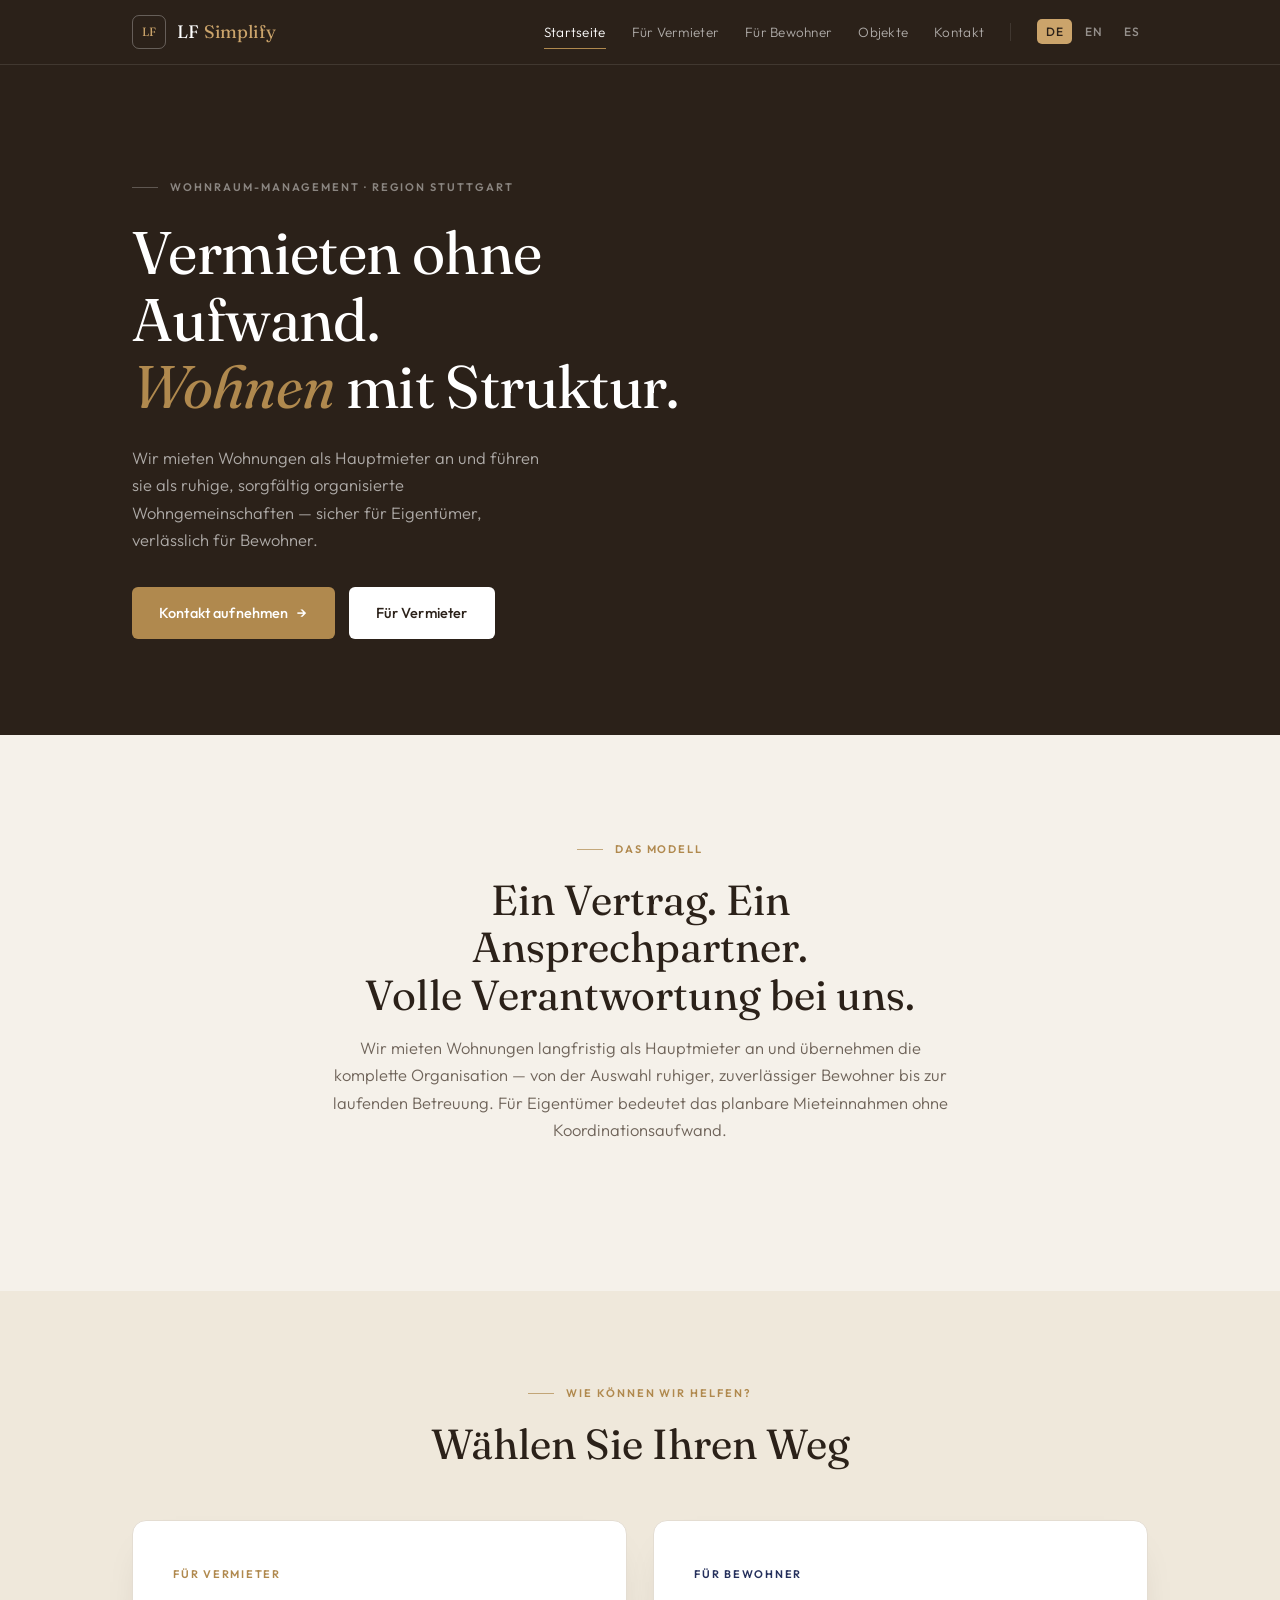
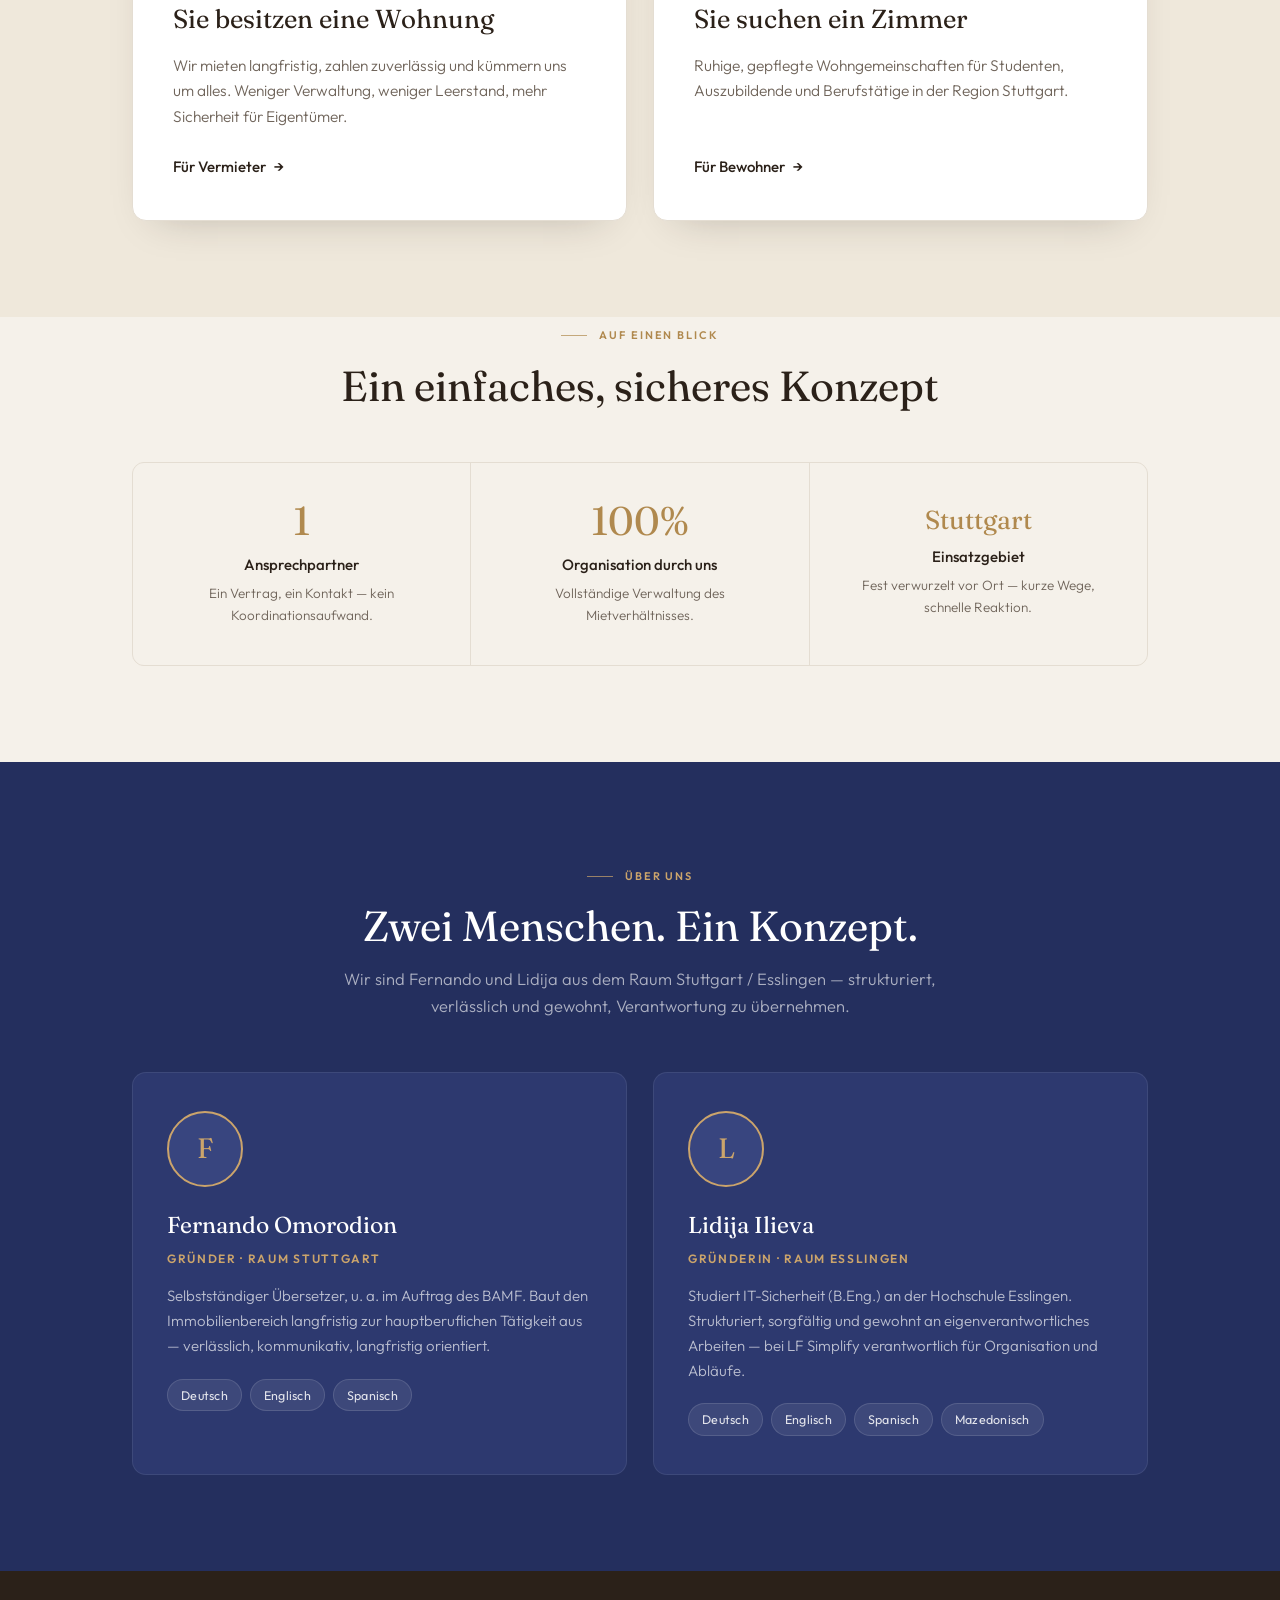
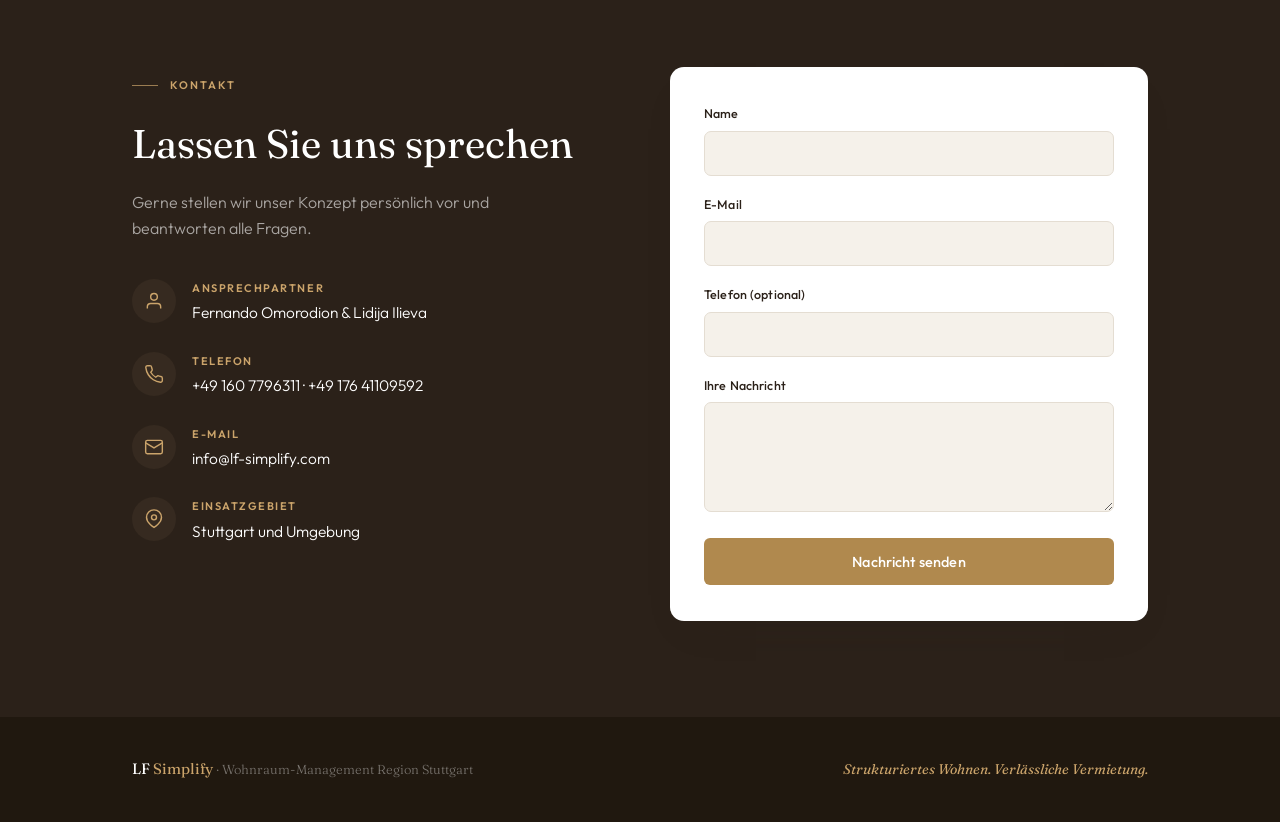
==== index.html @ 7ee56da6 "Add files via upload" ====
<!DOCTYPE html>
<html lang="de">
<head>
<meta charset="UTF-8">
<meta name="viewport" content="width=device-width, initial-scale=1.0">
<title>LF Simplify — Wohnraum-Management Region Stuttgart</title>
<meta name="description" content="LF Simplify mietet Wohnungen als Hauptmieter an und führt sie als ruhige, strukturierte Wohngemeinschaften — sicher für Eigentümer, verlässlich für Bewohner. Region Stuttgart.">
<link rel="stylesheet" href="styles.css">
</head>
<body>

<!-- ============ NAV ============ -->
<header class="nav">
  <div class="nav-inner">
    <a class="brand" href="index.html">
      <span class="brand-mark">LF</span>
      <span class="brand-name">LF <span>Simplify</span></span>
    </a>
    <button class="nav-toggle" id="navToggle" aria-label="Menü"><span></span><span></span><span></span></button>
    <nav class="nav-links" id="navLinks">
      <a href="index.html" class="current" id="nav0">Startseite</a>
      <a href="vermieter.html" id="nav1">Für Vermieter</a>
      <a href="mieter.html" id="nav2">Für Bewohner</a>
      <a href="objekte.html" id="nav3">Objekte</a>
      <a href="#kontakt" id="nav4">Kontakt</a>
      <div class="nav-sep"></div>
      <div class="langs">
        <button class="lang act" onclick="setLang('de')">DE</button>
        <button class="lang" onclick="setLang('en')">EN</button>
        <button class="lang" onclick="setLang('es')">ES</button>
      </div>
    </nav>
  </div>
</header>

<!-- ============ HERO ============ -->
<section class="hero">
  <div class="hero-inner">
    <div>
      <div class="eyebrow hero-eye" id="h-eye">Wohnraum-Management · Region Stuttgart</div>
      <h1 class="h-serif" id="h-h1">Vermieten ohne Aufwand.<br><em>Wohnen</em> mit Struktur.</h1>
      <p class="hero-p" id="h-p">Wir mieten Wohnungen als Hauptmieter an und führen sie als ruhige, sorgfältig organisierte Wohngemeinschaften — sicher für Eigentümer, verlässlich für Bewohner.</p>
      <div class="hero-actions">
        <a href="#kontakt" class="btn btn-gold" id="h-cta1">Kontakt aufnehmen <span class="arw">→</span></a>
        <a href="vermieter.html" class="btn btn-light" id="h-cta2">Für Vermieter</a>
      </div>
    </div>
    <div class="grid-motif" id="motif" aria-hidden="true"></div>
  </div>
</section>

<!-- ============ MODEL ============ -->
<section class="section" id="modell">
  <div class="wrap">
    <div class="section-head center">
      <div class="eyebrow center" id="m-eye">Das Modell</div>
      <h2 class="section-title" id="m-ti">Ein Vertrag. Ein Ansprechpartner.<br>Volle Verantwortung bei uns.</h2>
      <p class="section-sub" id="m-su">Wir mieten Wohnungen langfristig als Hauptmieter an und übernehmen die komplette Organisation — von der Auswahl ruhiger, zuverlässiger Bewohner bis zur laufenden Betreuung. Für Eigentümer bedeutet das planbare Mieteinnahmen ohne Koordinationsaufwand.</p>
    </div>
  </div>
</section>

<!-- ============ FORK ============ -->
<section class="section" id="wege" style="background:var(--cream-2);padding-top:84px;padding-bottom:96px">
  <div class="wrap">
    <div class="section-head center">
      <div class="eyebrow center" id="f-eye">Wie können wir helfen?</div>
      <h2 class="section-title" id="f-ti">Wählen Sie Ihren Weg</h2>
    </div>
    <div class="fork">
      <a href="vermieter.html" class="fork-card">
        <span class="fork-label" id="fa-lb">Für Vermieter</span>
        <h3 id="fa-h">Sie besitzen eine Wohnung</h3>
        <p id="fa-p">Wir mieten langfristig, zahlen zuverlässig und kümmern uns um alles. Weniger Verwaltung, weniger Leerstand, mehr Sicherheit für Eigentümer.</p>
        <span class="fork-link" id="fa-lk">Für Vermieter <span class="arw">→</span></span>
      </a>
      <a href="mieter.html" class="fork-card fork-navy">
        <span class="fork-label" id="fb-lb">Für Bewohner</span>
        <h3 id="fb-h">Sie suchen ein Zimmer</h3>
        <p id="fb-p">Ruhige, gepflegte Wohngemeinschaften für Studenten, Auszubildende und Berufstätige in der Region Stuttgart.</p>
        <span class="fork-link" id="fb-lk">Für Bewohner <span class="arw">→</span></span>
      </a>
    </div>
  </div>
</section>

<!-- ============ STATS ============ -->
<section class="section" id="blick" style="padding-top:0">
  <div class="wrap">
    <div class="section-head center">
      <div class="eyebrow center" id="s-eye">Auf einen Blick</div>
      <h2 class="section-title" id="s-ti">Ein einfaches, sicheres Konzept</h2>
    </div>
    <div class="stats">
      <div class="stat">
        <div class="stat-num">1</div>
        <div class="stat-label" id="st1l">Ansprechpartner</div>
        <div class="stat-note" id="st1n">Ein Vertrag, ein Kontakt — kein Koordinationsaufwand.</div>
      </div>
      <div class="stat">
        <div class="stat-num">100%</div>
        <div class="stat-label" id="st2l">Organisation durch uns</div>
        <div class="stat-note" id="st2n">Vollständige Verwaltung des Mietverhältnisses.</div>
      </div>
      <div class="stat">
        <div class="stat-num" style="font-size:26px;padding-top:6px" id="st3num">Stuttgart</div>
        <div class="stat-label" id="st3l">Einsatzgebiet</div>
        <div class="stat-note" id="st3n">Fest verwurzelt vor Ort — kurze Wege, schnelle Reaktion.</div>
      </div>
    </div>
  </div>
</section>

<!-- ============ ABOUT (navy — the people) ============ -->
<section class="section section-navy" id="ueber-uns">
  <div class="wrap">
    <div class="section-head center">
      <div class="eyebrow center" id="u-eye">Über uns</div>
      <h2 class="section-title" id="u-ti">Zwei Menschen. Ein Konzept.</h2>
      <p class="section-sub" id="u-su">Wir sind Fernando und Lidija aus dem Raum Stuttgart / Esslingen — strukturiert, verlässlich und gewohnt, Verantwortung zu übernehmen.</p>
    </div>
    <div class="people">
      <div class="person">
        <div class="person-ava">F</div>
        <h3>Fernando Omorodion</h3>
        <div class="person-role" id="p1-role">Gründer · Raum Stuttgart</div>
        <p id="p1-bio">Selbstständiger Übersetzer, u. a. im Auftrag des BAMF. Baut den Immobilienbereich langfristig zur hauptberuflichen Tätigkeit aus — verlässlich, kommunikativ, langfristig orientiert.</p>
        <div class="chips" id="p1-chips">
          <span class="chip">Deutsch</span><span class="chip">Englisch</span><span class="chip">Spanisch</span>
        </div>
      </div>
      <div class="person">
        <div class="person-ava">L</div>
        <h3>Lidija Ilieva</h3>
        <div class="person-role" id="p2-role">Gründerin · Raum Esslingen</div>
        <p id="p2-bio">Studiert IT-Sicherheit (B.Eng.) an der Hochschule Esslingen. Strukturiert, sorgfältig und gewohnt an eigenverantwortliches Arbeiten — bei LF Simplify verantwortlich für Organisation und Abläufe.</p>
        <div class="chips" id="p2-chips">
          <span class="chip">Deutsch</span><span class="chip">Englisch</span><span class="chip">Spanisch</span><span class="chip">Mazedonisch</span>
        </div>
      </div>
    </div>
  </div>
</section>

<!-- ============ CONTACT ============ -->
<section class="section contact" id="kontakt">
  <div class="wrap">
    <div class="contact-grid">
      <div>
        <div class="eyebrow" id="c-eye">Kontakt</div>
        <h2 id="c-ti">Lassen Sie uns sprechen</h2>
        <p class="contact-sub" id="c-su">Gerne stellen wir unser Konzept persönlich vor und beantworten alle Fragen.</p>

        <div class="cinfo">
          <div class="cinfo-ic"><svg viewBox="0 0 24 24" fill="none" stroke="currentColor" stroke-width="1.7"><path d="M20 21v-2a4 4 0 0 0-4-4H8a4 4 0 0 0-4 4v2"/><circle cx="12" cy="7" r="4"/></svg></div>
          <div><div class="cinfo-label" id="ci1l">Ansprechpartner</div><div class="cinfo-val">Fernando Omorodion &amp; Lidija Ilieva</div></div>
        </div>
        <div class="cinfo">
          <div class="cinfo-ic"><svg viewBox="0 0 24 24" fill="none" stroke="currentColor" stroke-width="1.7"><path d="M22 16.9v3a2 2 0 0 1-2.2 2 19.8 19.8 0 0 1-8.6-3 19.5 19.5 0 0 1-6-6 19.8 19.8 0 0 1-3-8.6A2 2 0 0 1 4.1 2h3a2 2 0 0 1 2 1.7c.1.9.4 1.8.7 2.7a2 2 0 0 1-.5 2.1L8.1 9.9a16 16 0 0 0 6 6l1.4-1.2a2 2 0 0 1 2.1-.4c.9.3 1.8.6 2.7.7a2 2 0 0 1 1.7 2Z"/></svg></div>
          <div><div class="cinfo-label" id="ci2l">Telefon</div><div class="cinfo-val">+49 160 7796311 · +49 176 41109592</div></div>
        </div>
        <div class="cinfo">
          <div class="cinfo-ic"><svg viewBox="0 0 24 24" fill="none" stroke="currentColor" stroke-width="1.7"><rect x="2" y="4" width="20" height="16" rx="2"/><path d="m22 7-10 6L2 7"/></svg></div>
          <div><div class="cinfo-label" id="ci3l">E-Mail</div><div class="cinfo-val">info@lf-simplify.com</div></div>
        </div>
        <div class="cinfo">
          <div class="cinfo-ic"><svg viewBox="0 0 24 24" fill="none" stroke="currentColor" stroke-width="1.7"><path d="M21 10c0 7-9 12-9 12s-9-5-9-12a9 9 0 0 1 18 0Z"/><circle cx="12" cy="10" r="3"/></svg></div>
          <div><div class="cinfo-label" id="ci4l">Einsatzgebiet</div><div class="cinfo-val" id="ci4v">Stuttgart und Umgebung</div></div>
        </div>
      </div>

      <div class="form-card">
        <div id="cform">
          <div class="field"><label id="lb1" for="fi-name">Name</label><input id="fi-name" type="text"></div>
          <div class="field"><label id="lb2" for="fi-email">E-Mail</label><input id="fi-email" type="email"></div>
          <div class="field"><label id="lb3" for="fi-phone">Telefon (optional)</label><input id="fi-phone" type="tel"></div>
          <div class="field"><label id="lb4" for="fi-msg">Ihre Nachricht</label><textarea id="fi-msg"></textarea></div>
          <button class="btn btn-gold" id="sub-btn" onclick="doSubmit()" style="width:100%;justify-content:center">Nachricht senden</button>
        </div>
        <div class="form-ok" id="fok">
          <div class="ok-ic"><svg viewBox="0 0 24 24" fill="none" stroke="currentColor" stroke-width="2"><path d="M20 6 9 17l-5-5"/></svg></div>
          <h3 id="ok-h">Nachricht gesendet</h3>
          <p id="ok-p">Wir melden uns so bald wie möglich bei Ihnen.</p>
        </div>
      </div>
    </div>
  </div>
</section>

<!-- ============ FOOTER ============ -->
<footer class="footer">
  <div class="footer-inner">
    <div class="footer-brand">LF <span>Simplify</span> <small style="color:rgba(255,255,255,.4)">· Wohnraum-Management Region Stuttgart</small></div>
    <div class="footer-tag" id="foot-tag">Strukturiertes Wohnen. Verlässliche Vermietung.</div>
  </div>
</footer>

<script>
/* ---------- language table (homepage only, for now) ---------- */
const T={
  de:{
    nav:['Startseite','Für Vermieter','Für Bewohner','Objekte','Kontakt'],
    hEye:'Wohnraum-Management · Region Stuttgart',
    hH1:'Vermieten ohne Aufwand.<br><em>Wohnen</em> mit Struktur.',
    hP:'Wir mieten Wohnungen als Hauptmieter an und führen sie als ruhige, sorgfältig organisierte Wohngemeinschaften — sicher für Eigentümer, verlässlich für Bewohner.',
    hCta1:'Kontakt aufnehmen',hCta2:'Für Vermieter',
    mEye:'Das Modell',mTi:'Ein Vertrag. Ein Ansprechpartner.<br>Volle Verantwortung bei uns.',
    mSu:'Wir mieten Wohnungen langfristig als Hauptmieter an und übernehmen die komplette Organisation — von der Auswahl ruhiger, zuverlässiger Bewohner bis zur laufenden Betreuung. Für Eigentümer bedeutet das planbare Mieteinnahmen ohne Koordinationsaufwand.',
    fEye:'Wie können wir helfen?',fTi:'Wählen Sie Ihren Weg',
    faLb:'Für Vermieter',faH:'Sie besitzen eine Wohnung',faP:'Wir mieten langfristig, zahlen zuverlässig und kümmern uns um alles. Weniger Verwaltung, weniger Leerstand, mehr Sicherheit für Eigentümer.',faLk:'Für Vermieter',
    fbLb:'Für Bewohner',fbH:'Sie suchen ein Zimmer',fbP:'Ruhige, gepflegte Wohngemeinschaften für Studenten, Auszubildende und Berufstätige in der Region Stuttgart.',fbLk:'Für Bewohner',
    uEye:'Über uns',uTi:'Zwei Menschen. Ein Konzept.',
    uSu:'Wir sind Fernando und Lidija aus dem Raum Stuttgart / Esslingen — strukturiert, verlässlich und gewohnt, Verantwortung zu übernehmen.',
    p1Role:'Gründer · Raum Stuttgart',p1Bio:'Selbstständiger Übersetzer, u. a. im Auftrag des BAMF. Baut den Immobilienbereich langfristig zur hauptberuflichen Tätigkeit aus — verlässlich, kommunikativ, langfristig orientiert.',
    p2Role:'Gründerin · Raum Esslingen',p2Bio:'Studiert IT-Sicherheit (B.Eng.) an der Hochschule Esslingen. Strukturiert, sorgfältig und gewohnt an eigenverantwortliches Arbeiten — bei LF Simplify verantwortlich für Organisation und Abläufe.',
    p1Chips:['Deutsch','Englisch','Spanisch'],p2Chips:['Deutsch','Englisch','Spanisch','Mazedonisch'],
    sEye:'Auf einen Blick',sTi:'Ein einfaches, sicheres Konzept',
    st1l:'Ansprechpartner',st1n:'Ein Vertrag, ein Kontakt — kein Koordinationsaufwand.',
    st2l:'Organisation durch uns',st2n:'Vollständige Verwaltung des Mietverhältnisses.',
    st3num:'Stuttgart',st3l:'Einsatzgebiet',st3n:'Fest verwurzelt vor Ort — kurze Wege, schnelle Reaktion.',
    cEye:'Kontakt',cTi:'Lassen Sie uns sprechen',cSu:'Gerne stellen wir unser Konzept persönlich vor und beantworten alle Fragen.',
    ci1l:'Ansprechpartner',ci2l:'Telefon',ci3l:'E-Mail',ci4l:'Einsatzgebiet',ci4v:'Stuttgart und Umgebung',
    lbs:['Name','E-Mail','Telefon (optional)','Ihre Nachricht'],sub:'Nachricht senden',
    okH:'Nachricht gesendet',okP:'Wir melden uns so bald wie möglich bei Ihnen.',
    footTag:'Strukturiertes Wohnen. Verlässliche Vermietung.',
    alertMsg:'Bitte Name, E-Mail und Nachricht ausfüllen.'
  },
  en:{
    nav:['Home','For landlords','For residents','Properties','Contact'],
    hEye:'Housing management · Stuttgart region',
    hH1:'Renting, without the hassle.<br><em>Living</em>, with structure.',
    hP:'We rent apartments as the lead tenant and run them as calm, carefully organised shared homes — secure for owners, reliable for residents.',
    hCta1:'Get in touch',hCta2:'For landlords',
    mEye:'The model',mTi:'One contract. One point of contact.<br>Full responsibility on us.',
    mSu:'We rent apartments long-term as the lead tenant and take over the entire organisation — from selecting calm, reliable residents to ongoing care. For owners, that means predictable rental income with no coordination effort.',
    fEye:'How can we help?',fTi:'Choose your path',
    faLb:'For landlords',faH:'You own an apartment',faP:'We rent long-term, pay reliably and take care of everything. Less admin, less vacancy, more security for owners.',faLk:'For landlords',
    fbLb:'For residents',fbH:'You are looking for a room',fbP:'Calm, well-kept shared homes for students, apprentices and working professionals in the Stuttgart region.',fbLk:'For residents',
    uEye:'About us',uTi:'Two people. One concept.',
    uSu:'We are Fernando and Lidija from the Stuttgart / Esslingen area — structured, reliable and used to taking responsibility.',
    p1Role:'Founder · Stuttgart area',p1Bio:'Freelance translator, working among others for the BAMF. Building up real estate as his long-term main profession — reliable, communicative, long-term minded.',
    p2Role:'Founder · Esslingen area',p2Bio:'Studies IT security (B.Eng.) at Esslingen University. Structured, careful and used to working independently — responsible for organisation and processes at LF Simplify.',
    p1Chips:['German','English','Spanish'],p2Chips:['German','English','Spanish','Macedonian'],
    sEye:'At a glance',sTi:'A simple, secure concept',
    st1l:'Point of contact',st1n:'One contract, one contact — no coordination effort.',
    st2l:'Organised by us',st2n:'Complete management of the tenancy.',
    st3num:'Stuttgart',st3l:'Service area',st3n:'Firmly rooted locally — short distances, fast responses.',
    cEye:'Contact',cTi:'Let\u2019s talk',cSu:'We\u2019re happy to present our concept in person and answer any questions.',
    ci1l:'Contact',ci2l:'Phone',ci3l:'Email',ci4l:'Service area',ci4v:'Stuttgart and surroundings',
    lbs:['Name','Email','Phone (optional)','Your message'],sub:'Send message',
    okH:'Message sent',okP:'We\u2019ll get back to you as soon as possible.',
    footTag:'Structured living. Reliable renting.',
    alertMsg:'Please fill in name, email and your message.'
  },
  es:{
    nav:['Inicio','Para propietarios','Para residentes','Inmuebles','Contacto'],
    hEye:'Gestión de viviendas · Región de Stuttgart',
    hH1:'Alquilar sin complicaciones.<br><em>Vivir</em> con estructura.',
    hP:'Alquilamos pisos como arrendatario principal y los gestionamos como viviendas compartidas tranquilas y bien organizadas — seguro para propietarios, fiable para residentes.',
    hCta1:'Contáctanos',hCta2:'Para propietarios',
    mEye:'El modelo',mTi:'Un contrato. Un contacto.<br>Toda la responsabilidad en nosotros.',
    mSu:'Alquilamos pisos a largo plazo como arrendatario principal y asumimos toda la organización — desde la selección de residentes tranquilos y fiables hasta el cuidado continuo. Para los propietarios, ingresos previsibles sin esfuerzo de coordinación.',
    fEye:'¿Cómo podemos ayudar?',fTi:'Elige tu camino',
    faLb:'Para propietarios',faH:'Tienes un piso',faP:'Alquilamos a largo plazo, pagamos de forma fiable y nos ocupamos de todo. Menos gestión, menos vacantes, más seguridad.',faLk:'Para propietarios',
    fbLb:'Para residentes',fbH:'Buscas una habitación',fbP:'Viviendas compartidas tranquilas y cuidadas para estudiantes, aprendices y profesionales en la región de Stuttgart.',fbLk:'Para residentes',
    uEye:'Sobre nosotros',uTi:'Dos personas. Un concepto.',
    uSu:'Somos Fernando y Lidija, de la zona de Stuttgart / Esslingen — estructurados, fiables y acostumbrados a asumir responsabilidad.',
    p1Role:'Fundador · Zona de Stuttgart',p1Bio:'Traductor autónomo, entre otros para el BAMF. Desarrolla el sector inmobiliario como su profesión principal a largo plazo — fiable, comunicativo y con visión de futuro.',
    p2Role:'Fundadora · Zona de Esslingen',p2Bio:'Estudia seguridad informática (B.Eng.) en la Universidad de Esslingen. Estructurada, cuidadosa y acostumbrada a trabajar de forma independiente — responsable de la organización en LF Simplify.',
    p1Chips:['Alemán','Inglés','Español'],p2Chips:['Alemán','Inglés','Español','Macedonio'],
    sEye:'De un vistazo',sTi:'Un concepto simple y seguro',
    st1l:'Contacto',st1n:'Un contrato, un contacto — sin esfuerzo de coordinación.',
    st2l:'Organizado por nosotros',st2n:'Gestión completa del contrato de alquiler.',
    st3num:'Stuttgart',st3l:'Zona de servicio',st3n:'Arraigados en la zona — distancias cortas, respuesta rápida.',
    cEye:'Contacto',cTi:'Hablemos',cSu:'Con gusto presentamos nuestro concepto en persona y respondemos todas las preguntas.',
    ci1l:'Contacto',ci2l:'Teléfono',ci3l:'Email',ci4l:'Zona de servicio',ci4v:'Stuttgart y alrededores',
    lbs:['Nombre','Email','Teléfono (opcional)','Tu mensaje'],sub:'Enviar mensaje',
    okH:'Mensaje enviado',okP:'Te responderemos lo antes posible.',
    footTag:'Vivir estructurado. Alquilar con confianza.',
    alertMsg:'Por favor, completa nombre, email y tu mensaje.'
  }
};
let CUR='de';

function set(id,val,html){const el=document.getElementById(id);if(!el)return;if(html)el.innerHTML=val;else el.textContent=val;}

function setLang(l){
  const t=T[l];if(!t)return;CUR=l;
  document.documentElement.lang=l;
  document.querySelectorAll('.lang').forEach(b=>b.classList.toggle('act',b.textContent.trim().toLowerCase()===l));
  t.nav.forEach((v,i)=>set('nav'+i,v));
  set('h-eye',t.hEye);set('h-h1',t.hH1,true);set('h-p',t.hP);
  set('h-cta1',t.hCta1+' <span class="arw">→</span>',true);set('h-cta2',t.hCta2);
  set('m-eye',t.mEye);set('m-ti',t.mTi,true);set('m-su',t.mSu);
  set('f-eye',t.fEye);set('f-ti',t.fTi);
  set('fa-lb',t.faLb);set('fa-h',t.faH);set('fa-p',t.faP);set('fa-lk',t.faLk+' <span class="arw">→</span>',true);
  set('fb-lb',t.fbLb);set('fb-h',t.fbH);set('fb-p',t.fbP);set('fb-lk',t.fbLk+' <span class="arw">→</span>',true);
  set('s-eye',t.sEye);set('s-ti',t.sTi);
  set('st1l',t.st1l);set('st1n',t.st1n);set('st2l',t.st2l);set('st2n',t.st2n);
  set('st3num',t.st3num);set('st3l',t.st3l);set('st3n',t.st3n);
  set('u-eye',t.uEye);set('u-ti',t.uTi);set('u-su',t.uSu);
  set('p1-role',t.p1Role);set('p1-bio',t.p1Bio);set('p2-role',t.p2Role);set('p2-bio',t.p2Bio);
  document.getElementById('p1-chips').innerHTML=t.p1Chips.map(c=>`<span class="chip">${c}</span>`).join('');
  document.getElementById('p2-chips').innerHTML=t.p2Chips.map(c=>`<span class="chip">${c}</span>`).join('');
  set('c-eye',t.cEye);set('c-ti',t.cTi);set('c-su',t.cSu);
  set('ci1l',t.ci1l);set('ci2l',t.ci2l);set('ci3l',t.ci3l);set('ci4l',t.ci4l);set('ci4v',t.ci4v);
  t.lbs.forEach((v,i)=>set('lb'+(i+1),v));
  set('sub-btn',t.sub);set('ok-h',t.okH);set('ok-p',t.okP);set('foot-tag',t.footTag);
}

/* ---------- contact form (placeholder — real email comes later via EmailJS) ---------- */
function doSubmit(){
  const n=document.getElementById('fi-name').value.trim();
  const e=document.getElementById('fi-email').value.trim();
  const m=document.getElementById('fi-msg').value.trim();
  if(!n||!e||!m){alert(T[CUR].alertMsg);return;}
  document.getElementById('cform').style.display='none';
  document.getElementById('fok').style.display='block';
}

/* ---------- mobile nav ---------- */
document.getElementById('navToggle').addEventListener('click',()=>{
  document.getElementById('navLinks').classList.toggle('open');
});
document.querySelectorAll('#navLinks a').forEach(a=>a.addEventListener('click',()=>{
  document.getElementById('navLinks').classList.remove('open');
}));

/* ---------- build the grid-of-squares signature ---------- */
(function(){
  const m=document.getElementById('motif');if(!m)return;
  const gold=new Set([2,5,9,14]); // a few lit tiles
  for(let i=0;i<16;i++){
    const s=document.createElement('i');
    if(gold.has(i))s.classList.add('on');
    s.style.animationDelay=(i*0.04)+'s';
    m.appendChild(s);
  }
})();
</script>
</body>
</html>
---- styles.css ----
/* ============================================================
   LF SIMPLIFY — shared design system
   Palette & type taken from the Wohnkonzept concept deck.
   This one file styles every page. Edit here once, changes
   apply everywhere it's linked with <link href="styles.css">.
   ============================================================ */

@import url('https://fonts.googleapis.com/css2?family=Fraunces:ital,opsz,wght@0,9..144,300;0,9..144,400;0,9..144,500;1,9..144,300;1,9..144,400&family=Outfit:wght@300;400;500;600&display=swap');

:root{
  /* --- brand palette (from the deck) --- */
  --espresso:   #2b2119;   /* deep warm brown — dark sections */
  --espresso-2: #362a20;   /* grid squares / cards on dark */
  --espresso-3: #40331f;   /* hover on dark */
  --gold:       #b0894e;   /* primary accent */
  --gold-2:     #cBA46b;   /* lighter gold — text on dark */
  --gold-soft:  #e8dcc4;   /* faint gold wash */
  --cream:      #f5f1ea;   /* main light background */
  --cream-2:    #efe8db;   /* alt light band */
  --white:      #ffffff;
  --ink:        #2b2119;   /* dark text on light */
  --muted:      #6f645a;   /* secondary body text */
  --muted-2:    #9a9086;   /* captions */
  --line:       #e4ddd2;   /* hairlines / card borders */
  --line-dark:  rgba(255,255,255,0.10);

  --wrap: 1080px;
  --radius: 10px;
  --shadow: 0 18px 40px -24px rgba(43,33,25,0.28);
  --shadow-hover: 0 26px 55px -22px rgba(43,33,25,0.40);
}

*,*::before,*::after{box-sizing:border-box;margin:0;padding:0}

html{scroll-behavior:smooth}

body{
  font-family:'Outfit',system-ui,sans-serif;
  background:var(--cream);
  color:var(--ink);
  line-height:1.65;
  overflow-x:hidden;
  -webkit-font-smoothing:antialiased;
}

a{text-decoration:none;color:inherit}
img{max-width:100%;display:block}

/* ---------- shared bits ---------- */
.wrap{max-width:var(--wrap);margin:0 auto;padding:0 32px}

.eyebrow{
  font-size:11px;font-weight:600;letter-spacing:0.18em;text-transform:uppercase;
  color:var(--gold);display:inline-flex;align-items:center;gap:12px;
}
.eyebrow::before{content:'';width:26px;height:1px;background:var(--gold);opacity:0.7}
.eyebrow.center{justify-content:center}

.h-serif{font-family:'Fraunces',Georgia,serif;font-weight:400;letter-spacing:-0.01em;line-height:1.12}
.h-serif em{font-style:italic;color:var(--gold)}

.section{padding:96px 0}
.section-head{max-width:620px;margin-bottom:52px}
.section-head.center{margin-left:auto;margin-right:auto;text-align:center}
.section-title{font-family:'Fraunces',serif;font-weight:400;font-size:clamp(28px,3.6vw,42px);line-height:1.14;margin:18px 0 14px}
.section-sub{color:var(--muted);font-size:16.5px;font-weight:300}

/* ---------- buttons ---------- */
.btn{
  display:inline-flex;align-items:center;gap:9px;cursor:pointer;
  font-family:'Outfit',sans-serif;font-size:14.5px;font-weight:500;letter-spacing:0.01em;
  padding:13px 26px;border-radius:6px;border:1px solid transparent;
  transition:transform .18s ease, background .2s ease, box-shadow .2s ease, color .2s ease;
}
.btn .arw{transition:transform .2s ease}
.btn:hover .arw{transform:translateX(4px)}
.btn-gold{background:var(--gold);color:#fff}
.btn-gold:hover{background:#9c763f;transform:translateY(-1px);box-shadow:0 10px 22px -12px rgba(176,137,78,.8)}
.btn-light{background:#fff;color:var(--espresso)}
.btn-light:hover{background:var(--cream);transform:translateY(-1px)}
.btn-outline{background:transparent;color:var(--espresso);border-color:var(--line)}
.btn-outline:hover{border-color:var(--gold);color:var(--gold)}

/* ---------- nav ---------- */
.nav{
  position:sticky;top:0;z-index:50;background:var(--espresso);
  border-bottom:1px solid var(--line-dark);
}
.nav-inner{
  max-width:var(--wrap);margin:0 auto;padding:0 32px;height:64px;
  display:flex;align-items:center;justify-content:space-between;
}
.brand{display:flex;align-items:center;gap:11px;color:#fff}
.brand-mark{
  width:34px;height:34px;border:1.5px solid rgba(255,255,255,.28);border-radius:7px;
  display:flex;align-items:center;justify-content:center;
  font-family:'Fraunces',serif;font-size:12px;color:var(--gold-2);letter-spacing:.02em;
}
.brand-name{font-family:'Fraunces',serif;font-size:18px;font-weight:400;letter-spacing:.01em}
.brand-name span{color:var(--gold-2)}

.nav-links{display:flex;align-items:center;gap:26px}
.nav-links a{
  color:rgba(255,255,255,.62);font-size:13.5px;font-weight:300;letter-spacing:.02em;
  transition:color .2s;position:relative;padding:4px 0;
}
.nav-links a:hover,.nav-links a.current{color:#fff}
.nav-links a.current::after{
  content:'';position:absolute;left:0;right:0;bottom:-2px;height:1.5px;background:var(--gold);
}
.nav-sep{width:1px;height:18px;background:var(--line-dark)}

.langs{display:flex;align-items:center;gap:4px}
.lang{
  background:none;border:1px solid transparent;cursor:pointer;
  color:rgba(255,255,255,.5);font-family:'Outfit',sans-serif;
  font-size:12px;font-weight:500;letter-spacing:.04em;
  padding:4px 8px;border-radius:5px;transition:all .15s;
}
.lang:hover{color:#fff}
.lang.act{color:var(--espresso);background:var(--gold-2)}

.nav-toggle{display:none;background:none;border:none;cursor:pointer;padding:8px;flex-direction:column;gap:5px}
.nav-toggle span{width:22px;height:2px;background:#fff;border-radius:2px;transition:.25s}

/* ---------- hero ---------- */
.hero{background:var(--espresso);color:#fff;position:relative;overflow:hidden}
.hero-inner{
  max-width:var(--wrap);margin:0 auto;padding:104px 32px 96px;
  display:grid;grid-template-columns:1.15fr .85fr;gap:64px;align-items:center;
}
.hero-eye{color:rgba(255,255,255,.45)}
.hero-eye::before{background:rgba(255,255,255,.35)}
.hero h1{font-size:clamp(38px,5.4vw,60px);color:#fff;margin:22px 0 24px}
.hero-p{color:rgba(255,255,255,.62);font-size:16.5px;font-weight:300;max-width:420px;margin-bottom:34px}
.hero-actions{display:flex;flex-wrap:wrap;gap:14px}

/* signature: the grid-of-squares motif from the deck cover */
.grid-motif{display:grid;grid-template-columns:repeat(4,1fr);gap:14px;max-width:300px;margin-left:auto}
.grid-motif i{
  aspect-ratio:1;background:var(--espresso-2);border-radius:5px;
  opacity:0;transform:scale(.85);
  animation:tileIn .5s ease forwards;
}
.grid-motif i.on{background:var(--gold);opacity:1}
@keyframes tileIn{to{opacity:1;transform:scale(1)}}

/* ---------- generic card ---------- */
.card{
  background:var(--white);border:1px solid var(--line);border-radius:var(--radius);
  padding:34px 32px;box-shadow:var(--shadow);
}
.icon-badge{
  width:52px;height:52px;border-radius:50%;background:var(--gold);
  display:flex;align-items:center;justify-content:center;margin-bottom:22px;
  color:#fff;
}
.icon-badge svg{width:24px;height:24px}
.card h3{font-family:'Fraunces',serif;font-weight:500;font-size:20px;margin-bottom:10px}
.card p{color:var(--muted);font-size:15px;font-weight:300}

/* ---------- fork (the two audience cards) ---------- */
.fork{display:grid;grid-template-columns:1fr 1fr;gap:26px}
.fork-card{
  position:relative;overflow:hidden;
  background:var(--white);border:1px solid var(--line);border-radius:14px;
  padding:44px 40px 40px;box-shadow:var(--shadow);
  transition:transform .25s ease, box-shadow .25s ease, border-color .25s;
  display:flex;flex-direction:column;
}
.fork-card:hover{transform:translateY(-4px);box-shadow:var(--shadow-hover);border-color:var(--gold)}
.fork-card::before{
  content:'';position:absolute;top:0;left:0;right:0;height:4px;
  background:var(--gold);transform:scaleX(0);transform-origin:left;transition:transform .3s ease;
}
.fork-card:hover::before{transform:scaleX(1)}
.fork-label{font-size:11px;font-weight:600;letter-spacing:.16em;text-transform:uppercase;color:var(--gold)}
.fork-card h3{font-family:'Fraunces',serif;font-weight:400;font-size:26px;margin:14px 0 12px}
.fork-card p{color:var(--muted);font-size:15.5px;font-weight:300;margin-bottom:26px;flex:1}
.fork-link{display:inline-flex;align-items:center;gap:8px;color:var(--espresso);font-weight:500;font-size:15px}
.fork-link .arw{transition:transform .2s}
.fork-card:hover .fork-link{color:var(--gold)}
.fork-card:hover .fork-link .arw{transform:translateX(4px)}

/* ---------- stat band ---------- */
.stats{display:grid;grid-template-columns:repeat(3,1fr);gap:1px;background:var(--line);border:1px solid var(--line);border-radius:12px;overflow:hidden}
.stat{background:var(--cream);padding:38px 30px;text-align:center}
.stat-num{font-family:'Fraunces',serif;font-weight:400;font-size:40px;color:var(--gold);line-height:1}
.stat-label{font-weight:500;font-size:15px;margin:12px 0 4px}
.stat-note{color:var(--muted);font-size:13.5px;font-weight:300}

/* ---------- contact ---------- */
.contact{background:var(--espresso);color:#fff}
.contact .eyebrow{color:var(--gold-2)}
.contact .eyebrow::before{background:var(--gold-2)}
.contact-grid{display:grid;grid-template-columns:1fr 1fr;gap:60px;align-items:start}
.contact h2{font-family:'Fraunces',serif;font-weight:400;font-size:clamp(28px,3.4vw,40px);color:#fff;margin:16px 0 12px}
.contact-sub{color:rgba(255,255,255,.6);font-weight:300;margin-bottom:38px;max-width:400px}
.cinfo{display:flex;gap:16px;margin-bottom:26px;align-items:flex-start}
.cinfo-ic{
  width:44px;height:44px;flex:none;border-radius:50%;background:var(--espresso-2);
  display:flex;align-items:center;justify-content:center;color:var(--gold-2);
}
.cinfo-ic svg{width:20px;height:20px}
.cinfo-label{font-size:11px;font-weight:600;letter-spacing:.14em;text-transform:uppercase;color:var(--gold-2);margin-bottom:3px}
.cinfo-val{color:#fff;font-weight:300;font-size:15.5px}

/* form */
.form-card{background:var(--white);border-radius:14px;padding:36px 34px;box-shadow:var(--shadow)}
.field{margin-bottom:18px}
.field label{display:block;font-size:12.5px;font-weight:500;color:var(--ink);margin-bottom:7px;letter-spacing:.01em}
.field input,.field textarea{
  width:100%;font-family:'Outfit',sans-serif;font-size:15px;color:var(--ink);
  background:var(--cream);border:1px solid var(--line);border-radius:7px;padding:12px 14px;transition:border-color .2s, background .2s;
}
.field input:focus,.field textarea:focus{outline:none;border-color:var(--gold);background:#fff}
.field textarea{resize:vertical;min-height:110px}
.form-ok{display:none;text-align:center;padding:30px 10px}
.form-ok .ok-ic{width:56px;height:56px;border-radius:50%;background:var(--gold);color:#fff;display:flex;align-items:center;justify-content:center;margin:0 auto 18px}
.form-ok h3{font-family:'Fraunces',serif;font-weight:500;font-size:22px;margin-bottom:8px}
.form-ok p{color:var(--muted);font-weight:300}

/* ---------- footer ---------- */
.footer{background:#20180f;color:rgba(255,255,255,.55);padding:40px 0}
.footer-inner{max-width:var(--wrap);margin:0 auto;padding:0 32px;display:flex;justify-content:space-between;align-items:center;flex-wrap:wrap;gap:14px}
.footer-brand{font-family:'Fraunces',serif;color:#fff;font-size:15px}
.footer-brand span{color:var(--gold-2)}
.footer small{font-size:13px;font-weight:300}
.footer-tag{color:var(--gold-2);font-style:italic;font-family:'Fraunces',serif;font-size:14px}

/* ---------- responsive ---------- */
@media(max-width:860px){
  .nav-links{
    position:absolute;top:64px;left:0;right:0;background:var(--espresso);
    flex-direction:column;align-items:flex-start;gap:0;padding:8px 32px 20px;
    border-bottom:1px solid var(--line-dark);display:none;
  }
  .nav-links.open{display:flex}
  .nav-links a{width:100%;padding:12px 0;border-bottom:1px solid var(--line-dark)}
  .nav-links a.current::after{display:none}
  .nav-sep{display:none}
  .langs{padding-top:12px}
  .nav-toggle{display:flex}
  .hero-inner{grid-template-columns:1fr;gap:44px;padding:72px 32px 68px}
  .grid-motif{margin-left:0;max-width:220px}
  .fork{grid-template-columns:1fr}
  .stats{grid-template-columns:1fr}
  .contact-grid{grid-template-columns:1fr;gap:40px}
  .section{padding:68px 0}
}

@media(prefers-reduced-motion:reduce){
  *{animation-duration:.01ms!important;transition-duration:.01ms!important;scroll-behavior:auto!important}
  .grid-motif i{opacity:1;transform:none}
}

/* ============================================================
   NAVY EXTENSION — the "people" color, from the profile deck.
   Gold = the business (Vermieter side)
   Navy = the people (Über uns, Bewohner side)
   ============================================================ */
:root{
  --navy:    #242f5e;
  --navy-2:  #2d396f;   /* cards on navy */
  --navy-3:  #38457f;
  --navy-ink:#25305c;   /* navy as text on light */
}

/* navy section band */
.section-navy{background:var(--navy);color:#fff}
.section-navy .section-title{color:#fff}
.section-navy .section-sub{color:rgba(255,255,255,.62)}
.section-navy .eyebrow{color:var(--gold-2)}
.section-navy .eyebrow::before{background:var(--gold-2)}

/* person cards (Über uns) */
.people{display:grid;grid-template-columns:1fr 1fr;gap:26px}
.person{
  background:var(--navy-2);border:1px solid rgba(255,255,255,.08);
  border-radius:14px;padding:38px 34px;
}
.person-ava{
  width:76px;height:76px;border-radius:50%;
  border:2px solid var(--gold-2);background:var(--navy-3);
  display:flex;align-items:center;justify-content:center;
  font-family:'Fraunces',serif;font-size:28px;color:var(--gold-2);
  margin-bottom:20px;
}
.person h3{font-family:'Fraunces',serif;font-weight:400;font-size:23px;color:#fff;margin-bottom:4px}
.person-role{font-size:12px;font-weight:600;letter-spacing:.14em;text-transform:uppercase;color:var(--gold-2);margin-bottom:16px}
.person p{color:rgba(255,255,255,.68);font-size:15px;font-weight:300;margin-bottom:20px}
.chips{display:flex;flex-wrap:wrap;gap:8px}
.chip{
  background:rgba(255,255,255,.08);border:1px solid rgba(255,255,255,.12);
  color:rgba(255,255,255,.85);font-size:12.5px;font-weight:400;
  padding:5px 13px;border-radius:100px;letter-spacing:.02em;
}

/* navy variant of the fork card (Bewohner path) */
.fork-navy .fork-label{color:var(--navy-ink)}
.fork-navy::before{background:var(--navy)}
.fork-navy:hover{border-color:var(--navy)}
.fork-navy:hover .fork-link{color:var(--navy-ink)}

/* navy buttons */
.btn-navy{background:var(--navy);color:#fff}
.btn-navy:hover{background:var(--navy-3);transform:translateY(-1px);box-shadow:0 10px 22px -12px rgba(36,47,94,.7)}

/* ---------- vermieter page pieces ---------- */
.dark-panel{
  background:var(--espresso);color:#fff;border-radius:14px;
  padding:44px 42px;box-shadow:var(--shadow);
}
.dark-panel h3{font-family:'Fraunces',serif;font-weight:400;font-size:26px;color:#fff;margin-bottom:18px}
.dark-panel p{color:rgba(255,255,255,.66);font-weight:300;font-size:15.5px;margin-bottom:14px}
.dark-panel .tagline{
  border-top:1px solid rgba(255,255,255,.12);padding-top:18px;margin-top:10px;
  font-family:'Fraunces',serif;font-style:italic;color:var(--gold-2);font-size:15px;
}
.split{display:grid;grid-template-columns:1fr 1fr;gap:30px;align-items:start}
.mini-list{display:flex;flex-direction:column;gap:16px}
.mini{
  background:#fff;border:1px solid var(--line);border-radius:11px;
  padding:22px 24px;display:flex;gap:18px;align-items:flex-start;box-shadow:var(--shadow);
}
.mini .icon-badge{width:44px;height:44px;margin:0;flex:none}
.mini .icon-badge svg{width:20px;height:20px}
.mini h4{font-family:'Fraunces',serif;font-weight:500;font-size:17px;margin-bottom:3px}
.mini p{color:var(--muted);font-size:14px;font-weight:300}

.grid-3{display:grid;grid-template-columns:repeat(3,1fr);gap:22px}
.grid-2{display:grid;grid-template-columns:1fr 1fr;gap:22px}

/* numbered process steps (a real sequence) */
.steps{display:grid;grid-template-columns:repeat(4,1fr);gap:20px}
.step{background:#fff;border:1px solid var(--line);border-radius:11px;padding:28px 24px;box-shadow:var(--shadow);position:relative}
.step-num{font-family:'Fraunces',serif;font-size:34px;color:var(--gold-soft);line-height:1;margin-bottom:14px;font-weight:400}
.step h4{font-family:'Fraunces',serif;font-weight:500;font-size:17.5px;margin-bottom:6px}
.step p{color:var(--muted);font-size:14px;font-weight:300}

/* guarantee banner */
.banner{
  background:var(--espresso);color:#fff;border-radius:14px;
  padding:34px 38px;display:flex;gap:24px;align-items:flex-start;box-shadow:var(--shadow);
}
.banner .icon-badge{margin:0;flex:none}
.banner b{color:#fff}
.banner p{color:rgba(255,255,255,.7);font-weight:300;font-size:15.5px}

/* CTA band */
.cta-band{background:var(--espresso);border-radius:16px;padding:56px 48px;text-align:center;color:#fff;box-shadow:var(--shadow)}
.cta-band h2{font-family:'Fraunces',serif;font-weight:400;font-size:clamp(26px,3.2vw,36px);color:#fff;margin:14px 0 12px}
.cta-band p{color:rgba(255,255,255,.62);font-weight:300;max-width:460px;margin:0 auto 30px}

/* page hero (subpages, shorter than home) */
.page-hero{background:var(--espresso);color:#fff}
.page-hero-inner{max-width:var(--wrap);margin:0 auto;padding:84px 32px 76px}
.page-hero h1{font-size:clamp(34px,4.6vw,52px);color:#fff;margin:20px 0 18px;max-width:720px}
.page-hero .lead{color:rgba(255,255,255,.62);font-weight:300;font-size:16.5px;max-width:520px;margin-bottom:32px}
.page-hero.navy{background:var(--navy)}

/* coming-soon layout */
.soon{min-height:calc(100vh - 64px - 106px);display:flex;align-items:center;text-align:center}
.soon-inner{max-width:640px;margin:0 auto;padding:80px 32px}
.soon .grid-motif{margin:0 auto 38px;max-width:190px;gap:10px}
.soon h1{font-size:clamp(34px,5vw,52px);margin:18px 0 16px}
.soon p{color:var(--muted);font-weight:300;font-size:16.5px;margin-bottom:34px}
.soon-actions{display:flex;gap:14px;justify-content:center;flex-wrap:wrap}
.soon.on-navy{background:var(--navy);color:#fff}
.soon.on-navy h1{color:#fff}
.soon.on-navy p{color:rgba(255,255,255,.62)}
.soon.on-navy .grid-motif i{background:var(--navy-2)}
.soon.on-navy .grid-motif i.on{background:var(--gold-2)}

@media(max-width:860px){
  .people,.split,.grid-3,.grid-2{grid-template-columns:1fr}
  .steps{grid-template-columns:1fr 1fr}
  .cta-band{padding:44px 28px}
}
@media(max-width:540px){
  .steps{grid-template-columns:1fr}
  .banner{flex-direction:column}
}
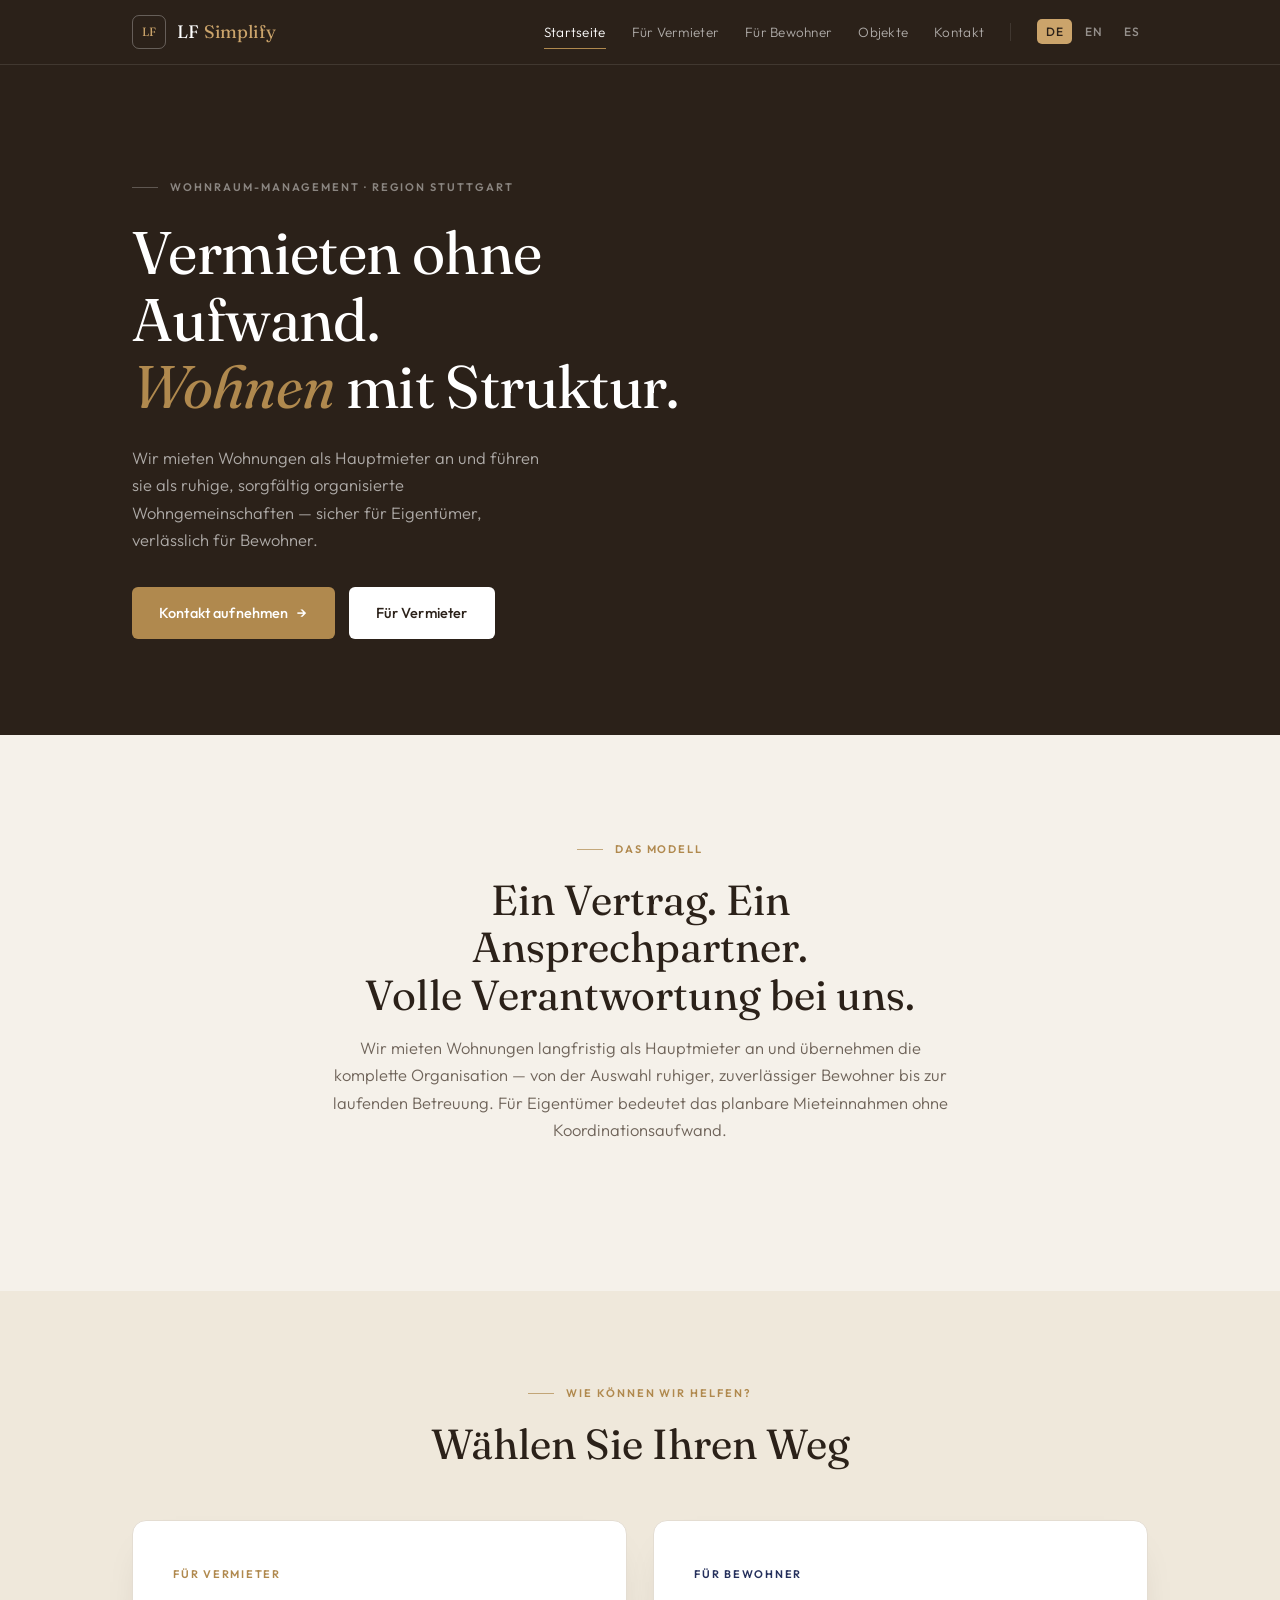
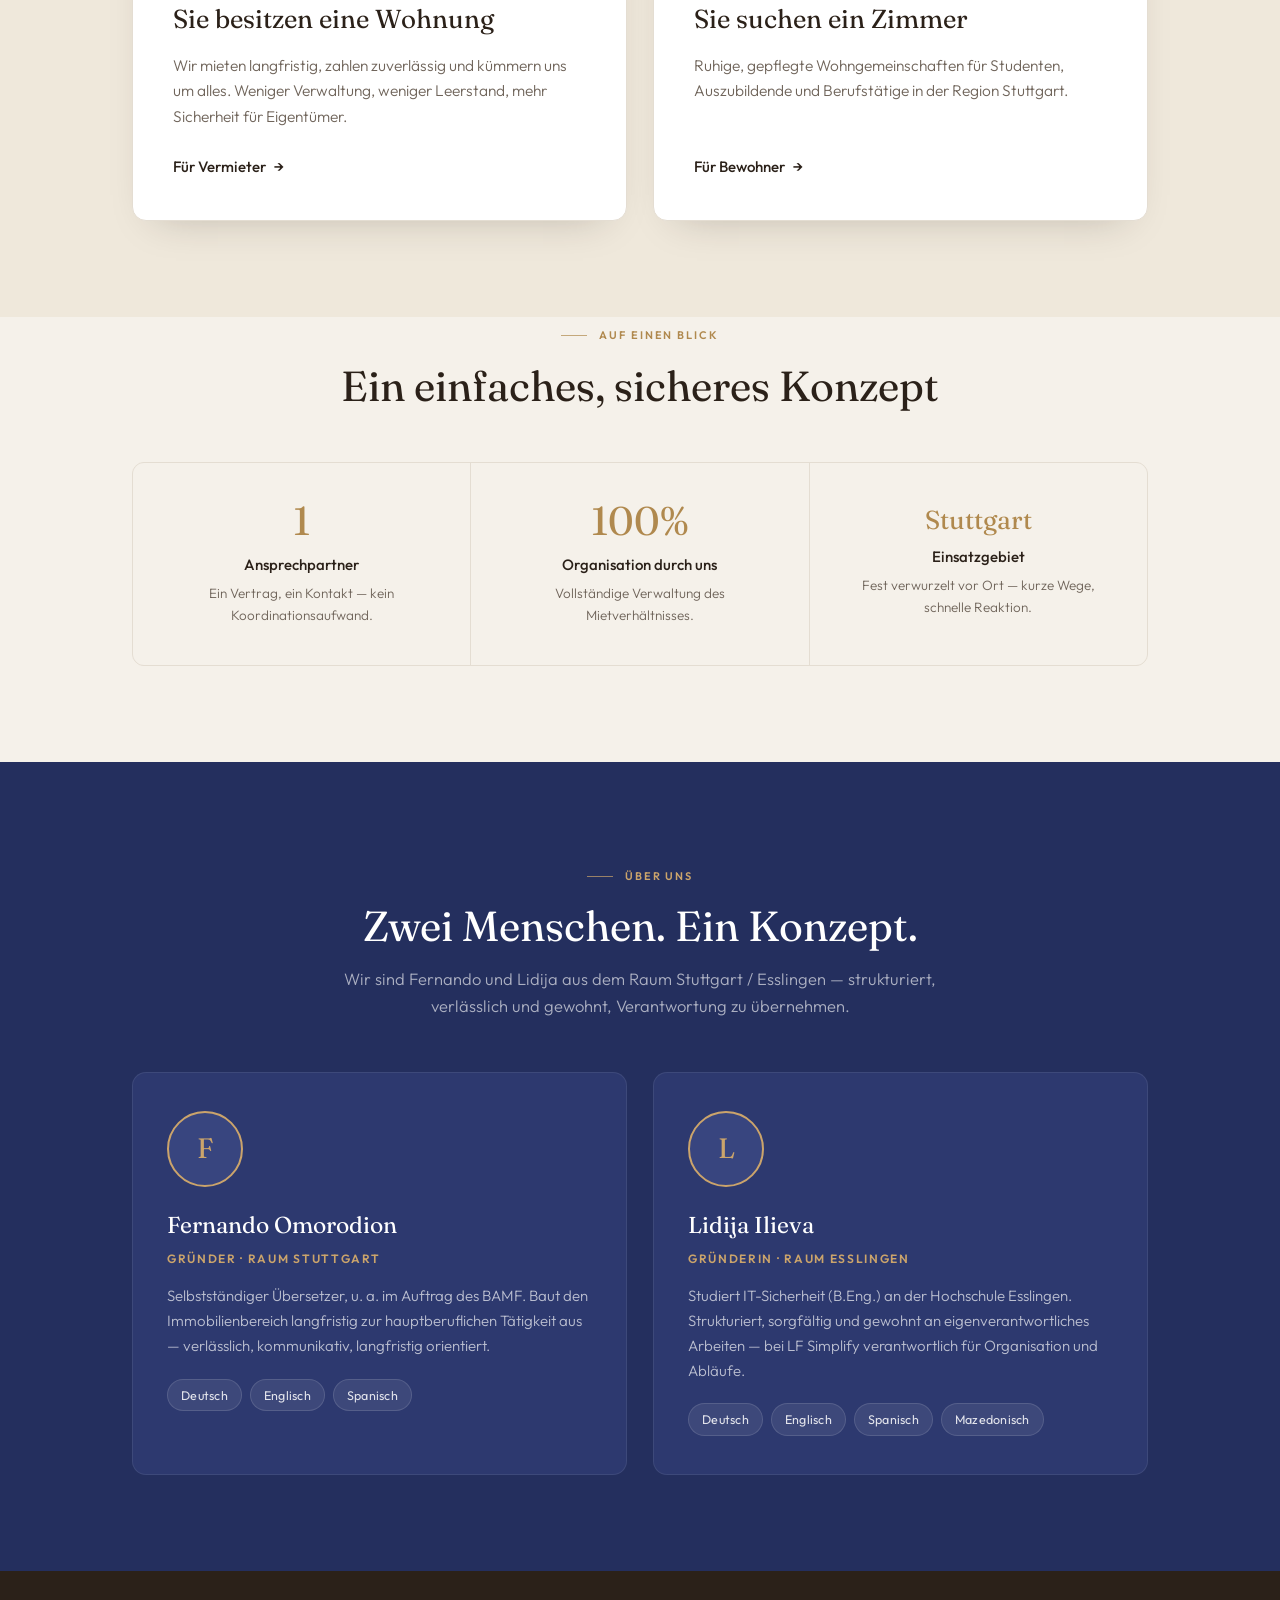
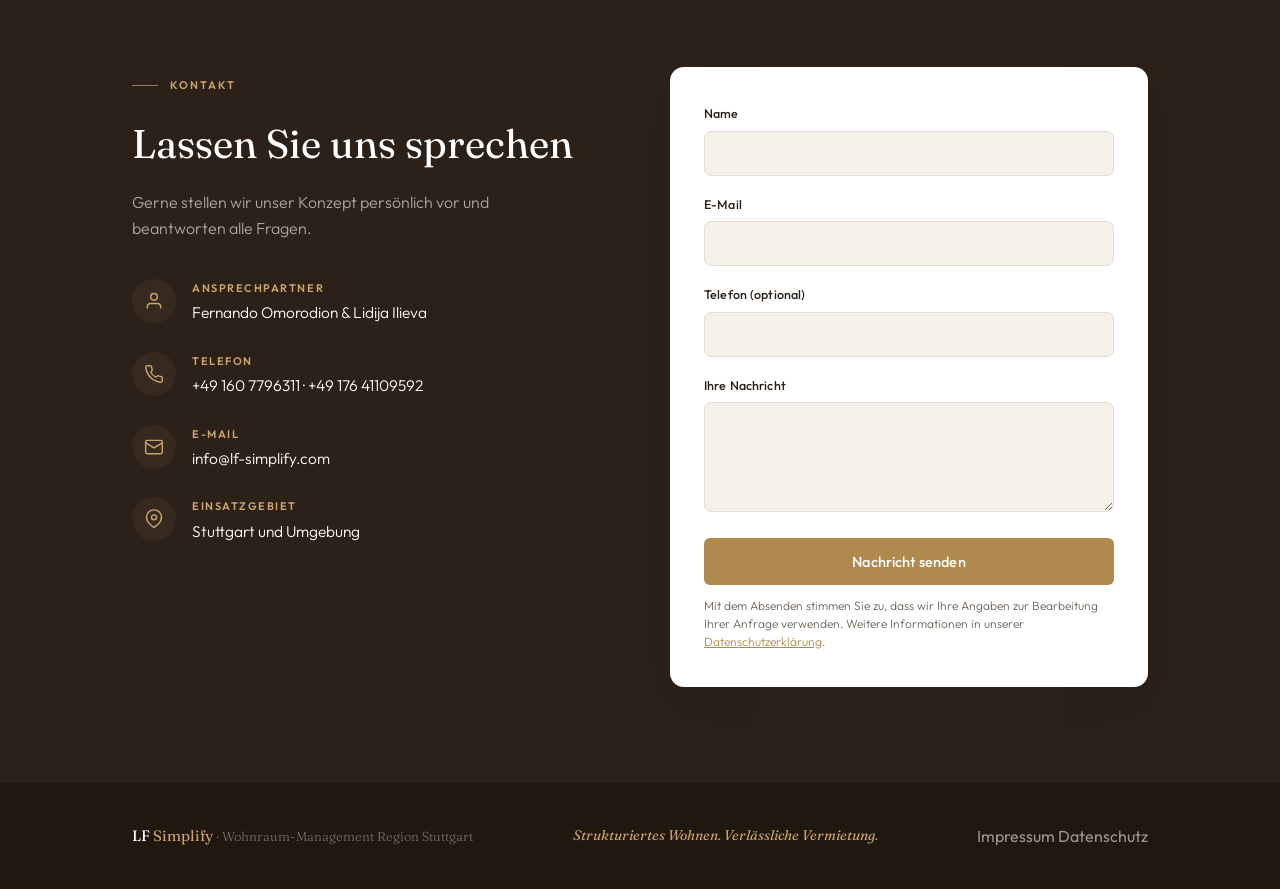
==== commit f4b8d888: "Add files via upload" ====
--- a/index.html
+++ b/index.html
@@ -175,7 +175,10 @@
           <div class="field"><label id="lb2" for="fi-email">E-Mail</label><input id="fi-email" type="email"></div>
           <div class="field"><label id="lb3" for="fi-phone">Telefon (optional)</label><input id="fi-phone" type="tel"></div>
           <div class="field"><label id="lb4" for="fi-msg">Ihre Nachricht</label><textarea id="fi-msg"></textarea></div>
+          <input type="text" id="fi-company" name="_gotcha" tabindex="-1" autocomplete="off" aria-hidden="true" style="position:absolute;left:-9999px;opacity:0;height:0;width:0">
           <button class="btn btn-gold" id="sub-btn" onclick="doSubmit()" style="width:100%;justify-content:center">Nachricht senden</button>
+          <p id="form-privacy" style="margin-top:12px;font-size:12px;color:var(--muted);font-weight:300;line-height:1.5">Mit dem Absenden stimmen Sie zu, dass wir Ihre Angaben zur Bearbeitung Ihrer Anfrage verwenden. Weitere Informationen in unserer <a href="datenschutz.html" style="color:var(--gold);text-decoration:underline">Datenschutzerklärung</a>.</p>
+          <div id="form-error" style="display:none;margin-top:12px;padding:12px 14px;background:#fdf0f0;border:1px solid #e5b4b4;border-radius:6px;font-size:13.5px;color:#8a3b3b"></div>
         </div>
         <div class="form-ok" id="fok">
           <div class="ok-ic"><svg viewBox="0 0 24 24" fill="none" stroke="currentColor" stroke-width="2"><path d="M20 6 9 17l-5-5"/></svg></div>
@@ -192,6 +195,10 @@
   <div class="footer-inner">
     <div class="footer-brand">LF <span>Simplify</span> <small style="color:rgba(255,255,255,.4)">· Wohnraum-Management Region Stuttgart</small></div>
     <div class="footer-tag" id="foot-tag">Strukturiertes Wohnen. Verlässliche Vermietung.</div>
+    <div class="footer-links">
+      <a href="impressum.html">Impressum</a>
+      <a href="datenschutz.html">Datenschutz</a>
+    </div>
   </div>
 </footer>
 
@@ -221,9 +228,9 @@
     cEye:'Kontakt',cTi:'Lassen Sie uns sprechen',cSu:'Gerne stellen wir unser Konzept persönlich vor und beantworten alle Fragen.',
     ci1l:'Ansprechpartner',ci2l:'Telefon',ci3l:'E-Mail',ci4l:'Einsatzgebiet',ci4v:'Stuttgart und Umgebung',
     lbs:['Name','E-Mail','Telefon (optional)','Ihre Nachricht'],sub:'Nachricht senden',
-    okH:'Nachricht gesendet',okP:'Wir melden uns so bald wie möglich bei Ihnen.',
+    okH:'Nachricht gesendet',okP:'Vielen Dank! Wir melden uns so bald wie möglich bei Ihnen.',
     footTag:'Strukturiertes Wohnen. Verlässliche Vermietung.',
-    alertMsg:'Bitte Name, E-Mail und Nachricht ausfüllen.'
+    alertMsg:'Bitte Name, E-Mail und Nachricht ausfüllen.',privacy:'Mit dem Absenden stimmen Sie zu, dass wir Ihre Angaben zur Bearbeitung Ihrer Anfrage verwenden. Weitere Informationen in unserer <a href=\"datenschutz.html\" style=\"color:var(--gold);text-decoration:underline\">Datenschutzerklärung</a>.',sending:'Wird gesendet …',errorMsg:'Das Senden hat leider nicht geklappt. Bitte versuchen Sie es erneut oder schreiben Sie uns direkt an'
   },
   en:{
     nav:['Home','For landlords','For residents','Properties','Contact'],
@@ -248,9 +255,9 @@
     cEye:'Contact',cTi:'Let\u2019s talk',cSu:'We\u2019re happy to present our concept in person and answer any questions.',
     ci1l:'Contact',ci2l:'Phone',ci3l:'Email',ci4l:'Service area',ci4v:'Stuttgart and surroundings',
     lbs:['Name','Email','Phone (optional)','Your message'],sub:'Send message',
-    okH:'Message sent',okP:'We\u2019ll get back to you as soon as possible.',
+    okH:'Message sent',okP:'Thank you! We\u2019ll get back to you as soon as possible.',
     footTag:'Structured living. Reliable renting.',
-    alertMsg:'Please fill in name, email and your message.'
+    alertMsg:'Please fill in name, email and your message.',privacy:'By submitting you agree that we may use your details to handle your enquiry. More in our <a href=\"datenschutz.html\" style=\"color:var(--gold);text-decoration:underline\">privacy policy</a>.',sending:'Sending …',errorMsg:'Sending failed. Please try again or write to us directly at'
   },
   es:{
     nav:['Inicio','Para propietarios','Para residentes','Inmuebles','Contacto'],
@@ -275,9 +282,9 @@
     cEye:'Contacto',cTi:'Hablemos',cSu:'Con gusto presentamos nuestro concepto en persona y respondemos todas las preguntas.',
     ci1l:'Contacto',ci2l:'Teléfono',ci3l:'Email',ci4l:'Zona de servicio',ci4v:'Stuttgart y alrededores',
     lbs:['Nombre','Email','Teléfono (opcional)','Tu mensaje'],sub:'Enviar mensaje',
-    okH:'Mensaje enviado',okP:'Te responderemos lo antes posible.',
+    okH:'Mensaje enviado',okP:'¡Gracias! Te responderemos lo antes posible.',
     footTag:'Vivir estructurado. Alquilar con confianza.',
-    alertMsg:'Por favor, completa nombre, email y tu mensaje.'
+    alertMsg:'Por favor, completa nombre, email y tu mensaje.',privacy:'Al enviar aceptas que usemos tus datos para tramitar tu consulta. Más información en nuestra <a href=\"datenschutz.html\" style=\"color:var(--gold);text-decoration:underline\">política de privacidad</a>.',sending:'Enviando …',errorMsg:'No se pudo enviar. Inténtalo de nuevo o escríbenos directamente a'
   }
 };
 let CUR='de';
@@ -305,17 +312,51 @@
   set('c-eye',t.cEye);set('c-ti',t.cTi);set('c-su',t.cSu);
   set('ci1l',t.ci1l);set('ci2l',t.ci2l);set('ci3l',t.ci3l);set('ci4l',t.ci4l);set('ci4v',t.ci4v);
   t.lbs.forEach((v,i)=>set('lb'+(i+1),v));
-  set('sub-btn',t.sub);set('ok-h',t.okH);set('ok-p',t.okP);set('foot-tag',t.footTag);
+  set('sub-btn',t.sub);document.getElementById('form-privacy').innerHTML=t.privacy;set('ok-h',t.okH);set('ok-p',t.okP);set('foot-tag',t.footTag);
 }
 
-/* ---------- contact form (placeholder — real email comes later via EmailJS) ---------- */
-function doSubmit(){
+/* ================= KONTAKTFORMULAR =================
+   Versand über SimplyForms (EU-gehostet, speichert nichts).
+   >>> HIER die eigene Endpoint-URL eintragen: <<< */
+const FORM_ENDPOINT = 'https://api.simplyforms.app/f/DEINE-FORM-ID';
+
+async function doSubmit(){
   const n=document.getElementById('fi-name').value.trim();
   const e=document.getElementById('fi-email').value.trim();
+  const p=document.getElementById('fi-phone').value.trim();
   const m=document.getElementById('fi-msg').value.trim();
-  if(!n||!e||!m){alert(T[CUR].alertMsg);return;}
-  document.getElementById('cform').style.display='none';
-  document.getElementById('fok').style.display='block';
+  const trap=document.getElementById('fi-company').value;
+  const t=T[CUR];
+
+  if(!n||!e||!m){alert(t.alertMsg);return;}
+  if(trap){return;}                       // Spam-Bot: still verwerfen
+
+  const btn=document.getElementById('sub-btn');
+  const err=document.getElementById('form-error');
+  err.style.display='none';
+  btn.disabled=true;
+  btn.textContent=t.sending;
+
+  try{
+    const res = await fetch(FORM_ENDPOINT,{
+      method:'POST',
+      headers:{'Content-Type':'application/json','Accept':'application/json'},
+      body: JSON.stringify({
+        name:n, email:e, phone:p, message:m,
+        _subject:'Anfrage über lf-simplify.com — '+n,
+        _language:CUR
+      })
+    });
+    if(!res.ok) throw new Error('HTTP '+res.status);
+    document.getElementById('cform').style.display='none';
+    document.getElementById('fok').style.display='block';
+  }catch(ex){
+    btn.disabled=false;
+    btn.textContent=t.sub;
+    err.innerHTML = t.errorMsg +
+      ' <a href="mailto:info@lf-simplify.com" style="color:#8a3b3b;text-decoration:underline">info@lf-simplify.com</a>';
+    err.style.display='block';
+  }
 }
 
 /* ---------- mobile nav ---------- */
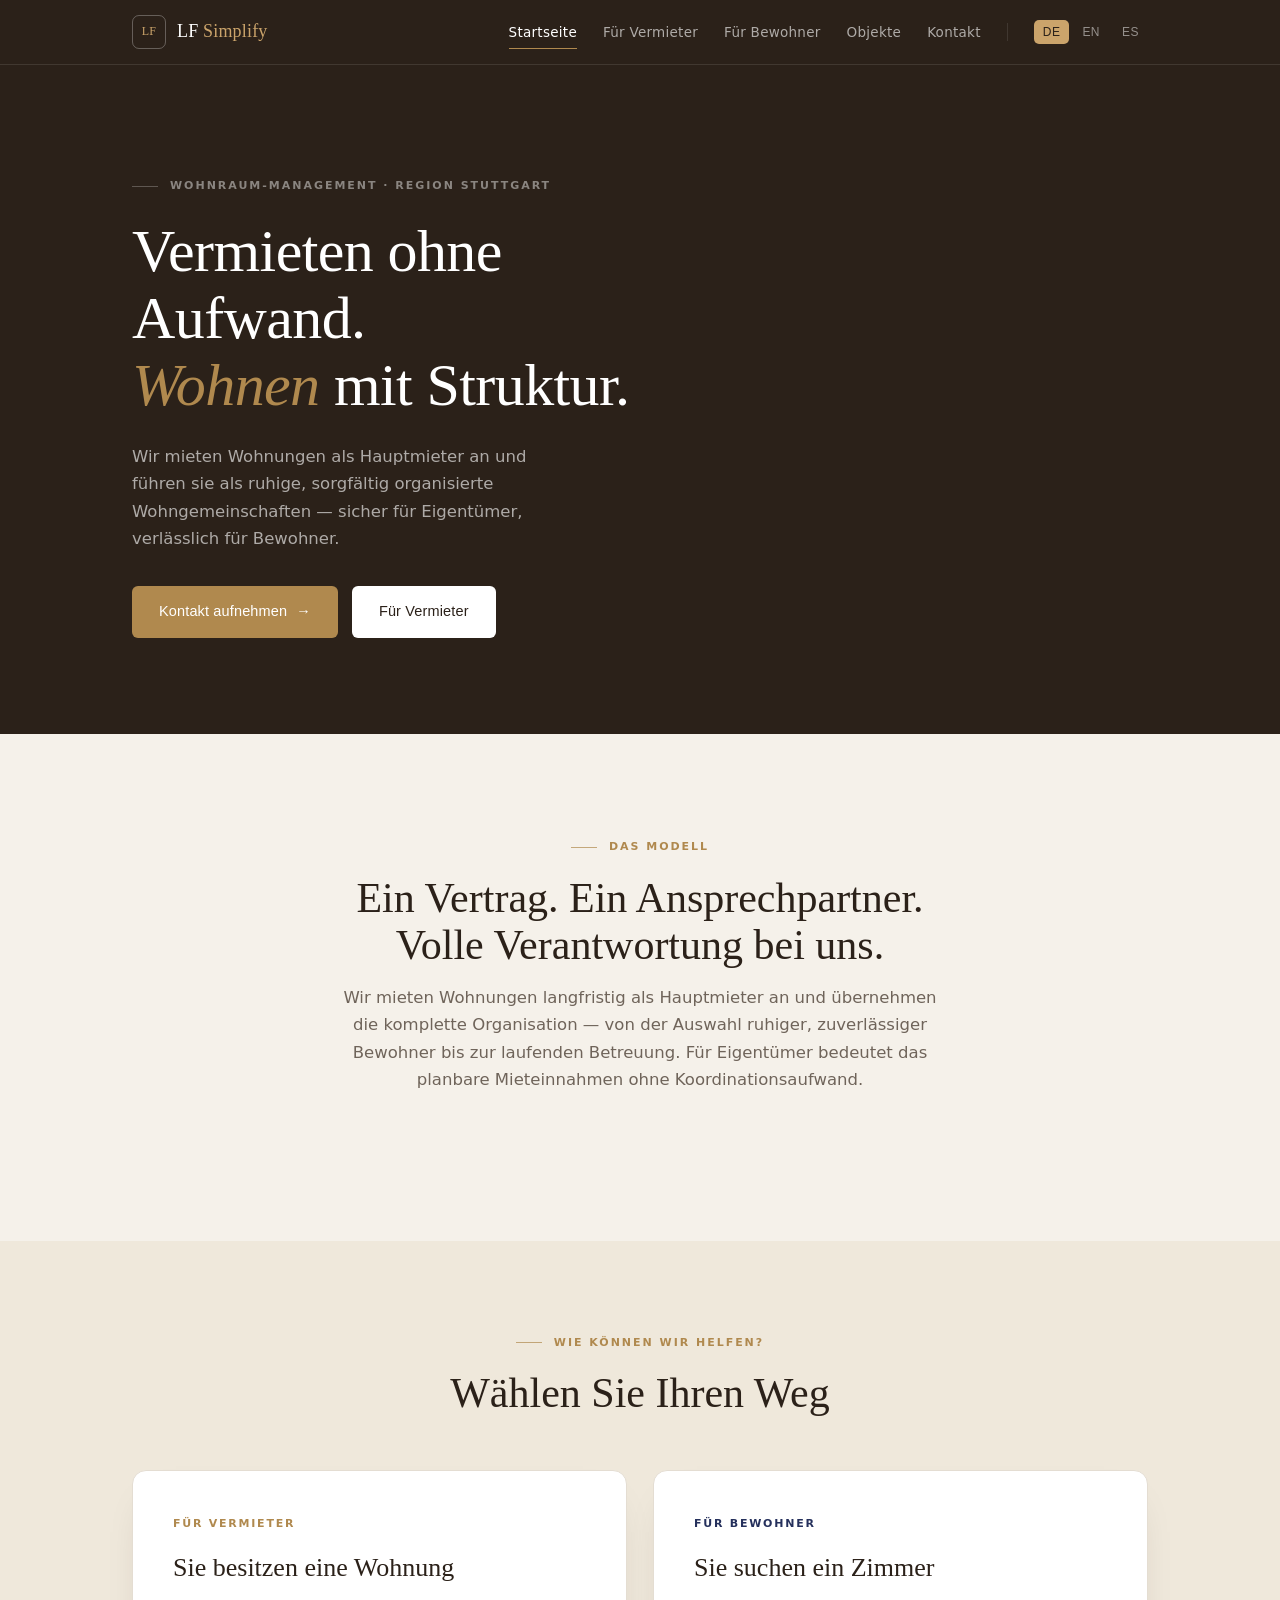
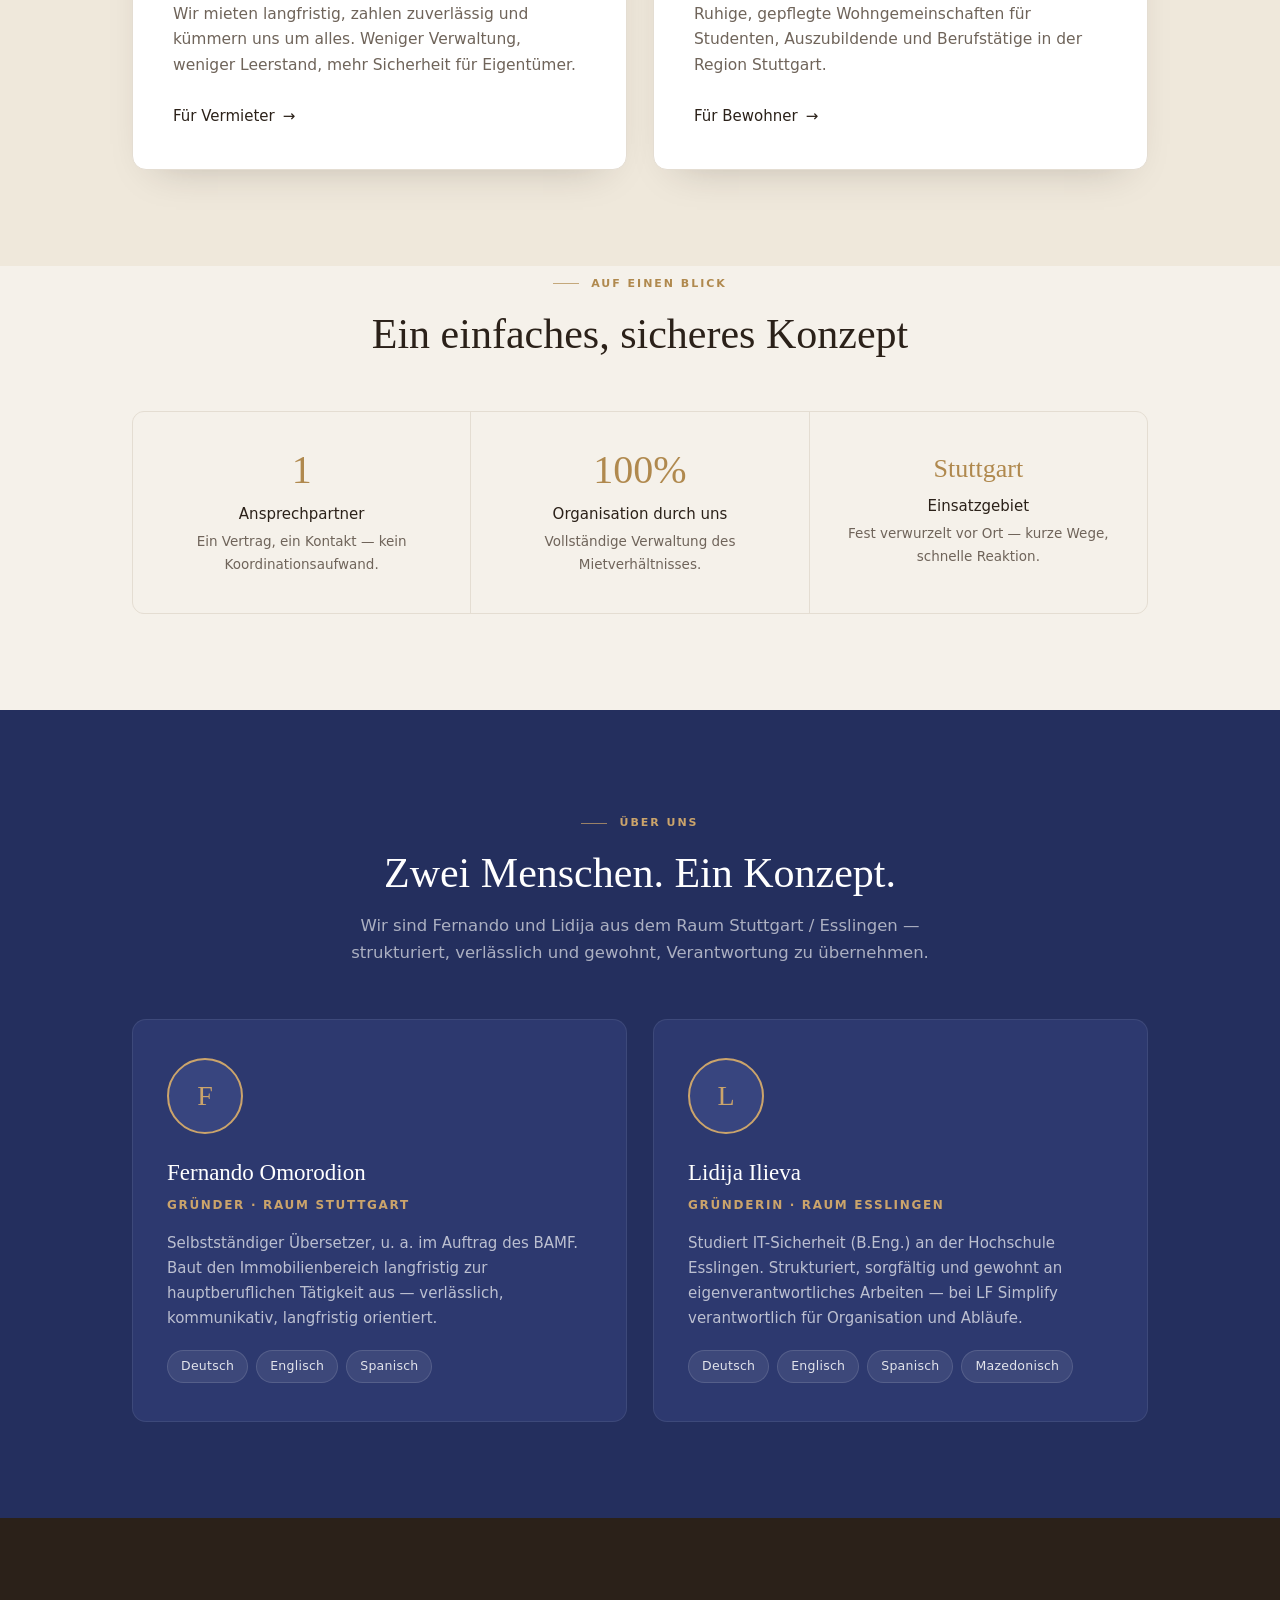
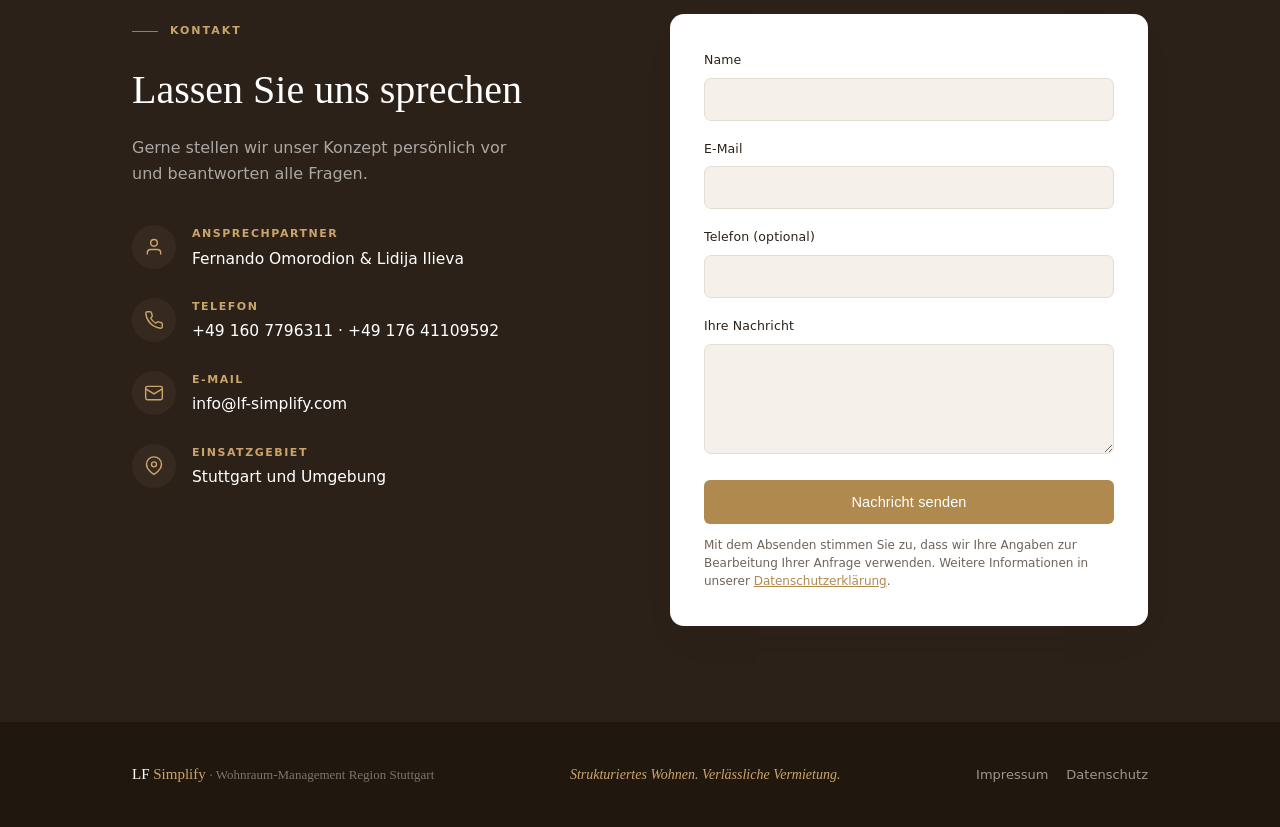
==== commit 9cdc5b9f: "Update contact form endpoint and comments" ====
--- a/index.html
+++ b/index.html
@@ -111,7 +111,7 @@
   </div>
 </section>
 
-<!-- ============ ABOUT (navy — the people) ============ -->
+<!-- ============ ABOUT ============ -->
 <section class="section section-navy" id="ueber-uns">
   <div class="wrap">
     <div class="section-head center">
@@ -315,10 +315,8 @@
   set('sub-btn',t.sub);document.getElementById('form-privacy').innerHTML=t.privacy;set('ok-h',t.okH);set('ok-p',t.okP);set('foot-tag',t.footTag);
 }
 
-/* ================= KONTAKTFORMULAR =================
-   Versand über SimplyForms (EU-gehostet, speichert nichts).
-   >>> HIER die eigene Endpoint-URL eintragen: <<< */
-const FORM_ENDPOINT = 'https://api.simplyforms.app/f/DEINE-FORM-ID';
+/* ================= KONTAKTFORMULAR ================= */
+const FORM_ENDPOINT = 'https://api.simplyforms.app/v1/forms/uu-GlqQ1_FTQFp-zVc_oLw';
 
 async function doSubmit(){
   const n=document.getElementById('fi-name').value.trim();
@@ -329,7 +327,7 @@
   const t=T[CUR];
 
   if(!n||!e||!m){alert(t.alertMsg);return;}
-  if(trap){return;}                       // Spam-Bot: still verwerfen
+  if(trap){return;}                       // Spam
 
   const btn=document.getElementById('sub-btn');
   const err=document.getElementById('form-error');
--- a/styles.css
+++ b/styles.css
@@ -5,7 +5,28 @@
    apply everywhere it's linked with <link href="styles.css">.
    ============================================================ */
 
-@import url('https://fonts.googleapis.com/css2?family=Fraunces:ital,opsz,wght@0,9..144,300;0,9..144,400;0,9..144,500;1,9..144,300;1,9..144,400&family=Outfit:wght@300;400;500;600&display=swap');
+/* --- Schriften lokal eingebunden (kein Google-CDN, DSGVO-konform) --- */
+@font-face{
+  font-family:'Fraunces';
+  src:url('fonts/Fraunces.woff2') format('woff2');
+  font-weight:300 700;
+  font-style:normal;
+  font-display:swap;
+}
+@font-face{
+  font-family:'Fraunces';
+  src:url('fonts/Fraunces-Italic.woff2') format('woff2');
+  font-weight:300 700;
+  font-style:italic;
+  font-display:swap;
+}
+@font-face{
+  font-family:'Outfit';
+  src:url('fonts/Outfit.woff2') format('woff2');
+  font-weight:300 700;
+  font-style:normal;
+  font-display:swap;
+}
 
 :root{
   /* --- brand palette (from the deck) --- */
@@ -381,3 +402,21 @@
   .steps{grid-template-columns:1fr}
   .banner{flex-direction:column}
 }
+/* ---------- Rechtstexte ---------- */
+.legal{max-width:760px;margin:0 auto;padding:64px 32px 88px}
+.legal h1{font-family:'Fraunces',serif;font-weight:400;font-size:clamp(30px,4vw,42px);margin-bottom:10px}
+.legal .updated{color:var(--muted-2);font-size:13.5px;margin-bottom:40px}
+.legal h2{font-family:'Fraunces',serif;font-weight:500;font-size:21px;margin:38px 0 12px;padding-bottom:8px;border-bottom:1px solid var(--line)}
+.legal h3{font-family:'Outfit',sans-serif;font-weight:600;font-size:15px;margin:22px 0 8px;color:var(--ink)}
+.legal p{color:var(--muted);font-size:15.5px;font-weight:300;margin-bottom:12px}
+.legal ul{margin:0 0 14px 20px}
+.legal li{color:var(--muted);font-size:15.5px;font-weight:300;margin-bottom:6px}
+.legal a{color:var(--gold);text-decoration:underline}
+.legal a:hover{color:var(--espresso)}
+.legal .block{background:var(--white);border:1px solid var(--line);border-radius:10px;padding:24px 26px;margin-bottom:16px}
+.legal .block p{margin-bottom:4px;color:var(--ink);font-weight:400;font-size:15px}
+.legal .block .lbl{font-size:11px;font-weight:600;letter-spacing:.14em;text-transform:uppercase;color:var(--gold);margin-bottom:8px}
+.legal .todo{background:#fff8e6;border:1px solid #e8c97a;border-radius:8px;padding:14px 18px;margin-bottom:16px;font-size:14px;color:#6b5420}
+.footer-links{display:flex;gap:18px;flex-wrap:wrap}
+.footer-links a{color:rgba(255,255,255,.55);font-size:13px;transition:color .2s}
+.footer-links a:hover{color:#fff}
